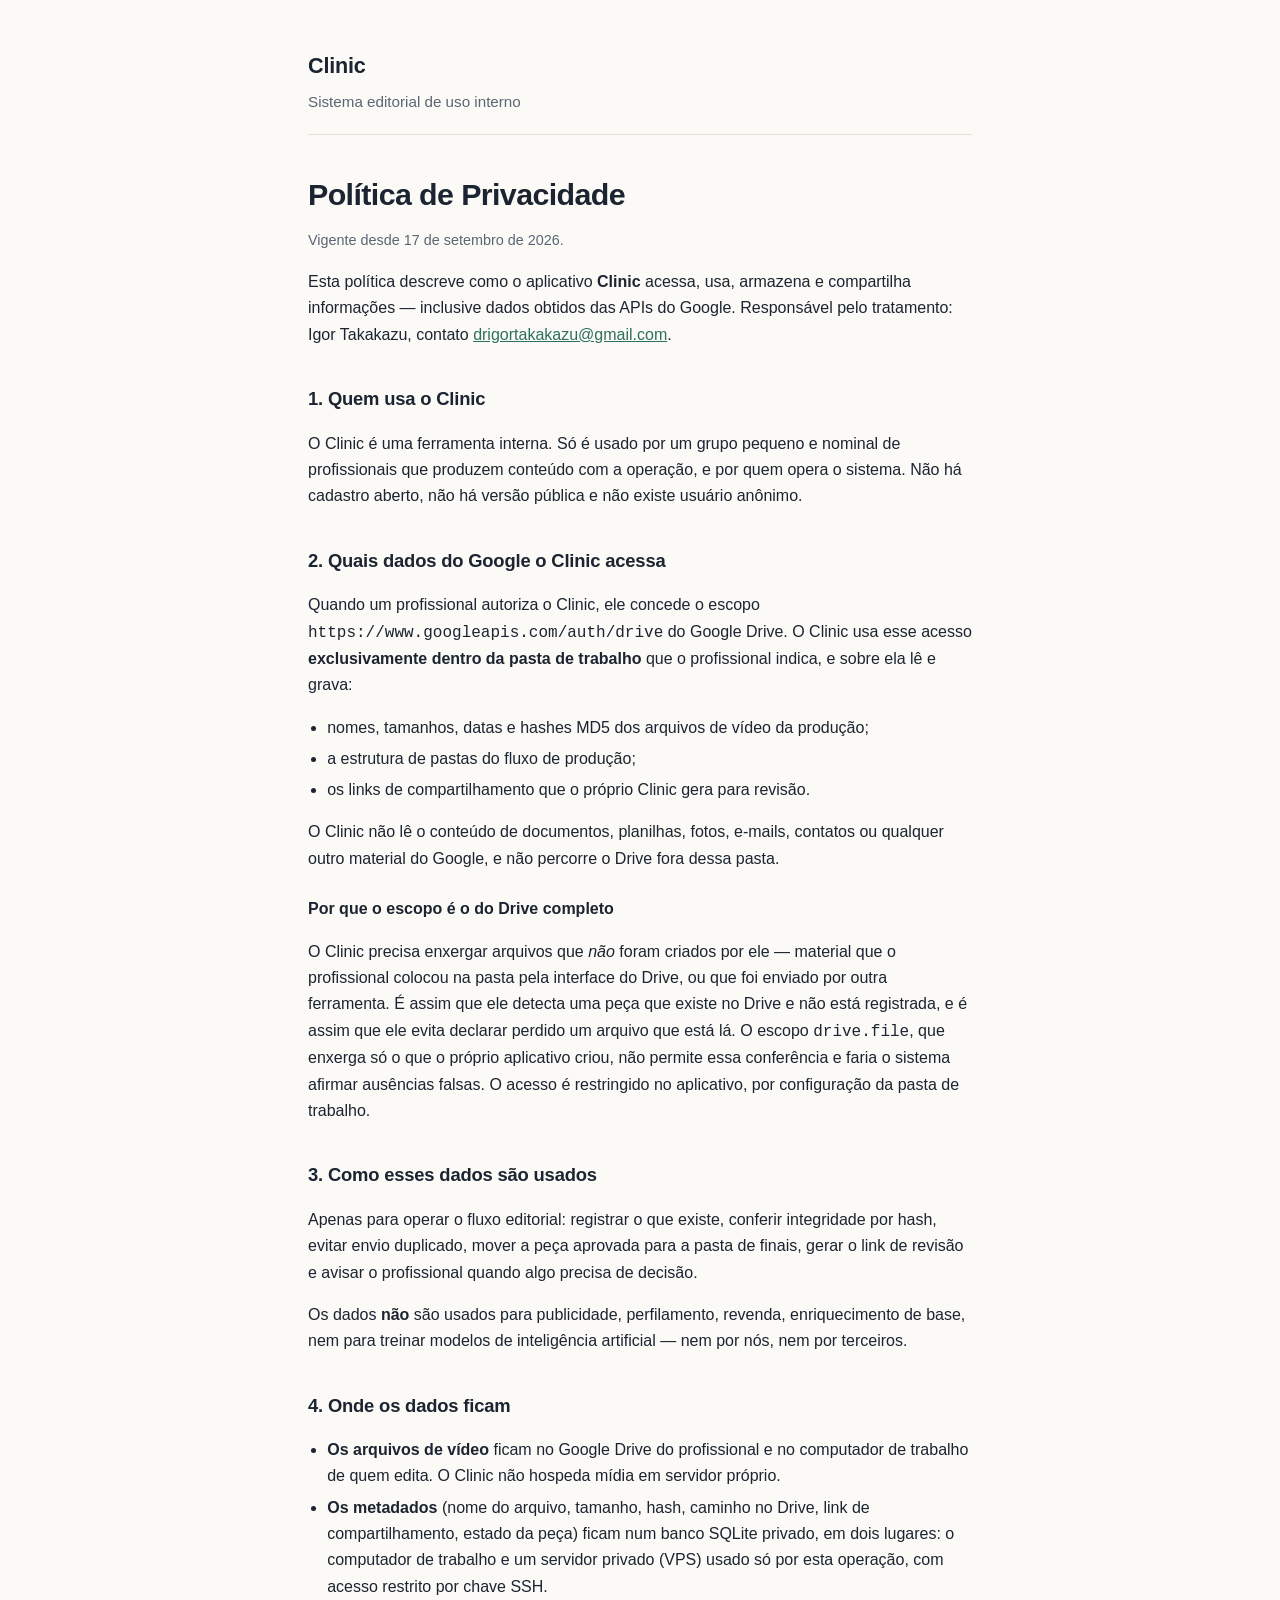
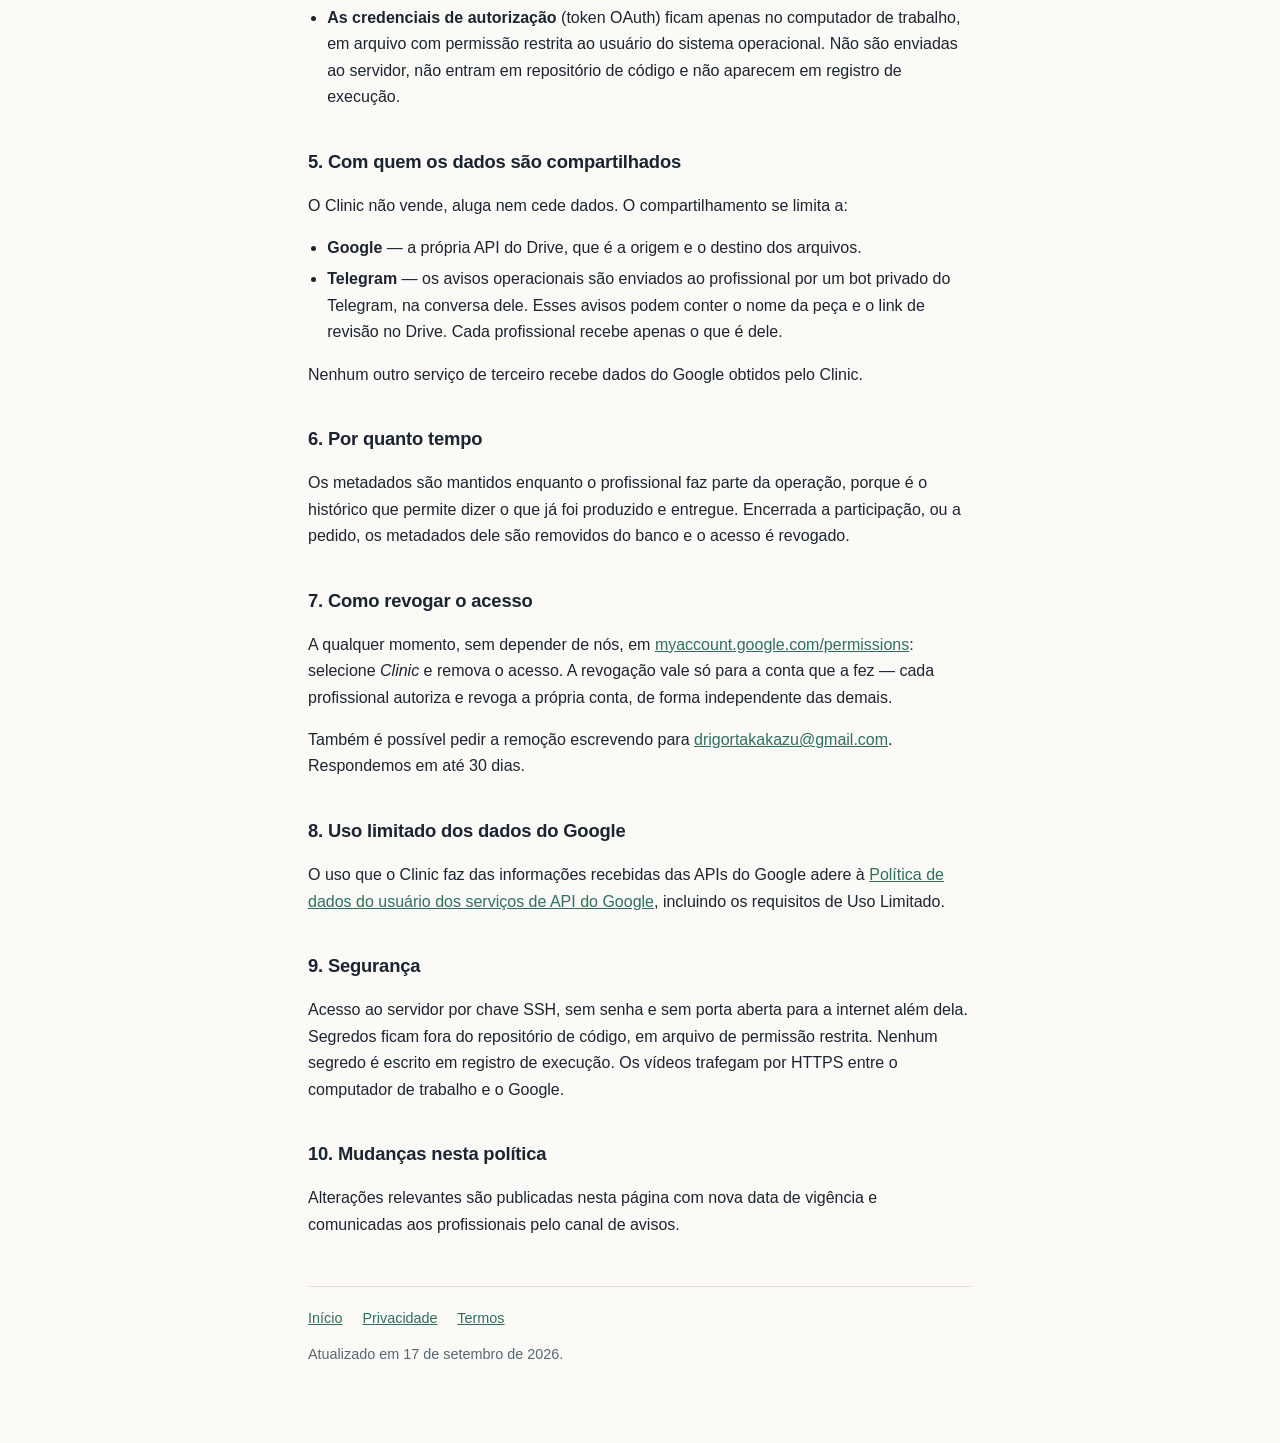
==== privacidade.html @ 16dfbbc1 "O site publico que o OAuth do Clinic exige Pagina inicial, politica de privacidade e termos em clini" ====
<!doctype html>
<html lang="pt-BR">
<head>
<meta charset="utf-8">
<meta name="viewport" content="width=device-width, initial-scale=1">
<title>Política de Privacidade — Clinic</title>
<meta name="description" content="Como o Clinic acessa, usa, armazena e compartilha dados do Google, incluindo dados do Google Drive.">
<link rel="stylesheet" href="/estilo.css">
<link rel="icon" href="data:image/svg+xml,<svg xmlns='http://www.w3.org/2000/svg' viewBox='0 0 16 16'><text y='13' font-size='13'>🩺</text></svg>">
</head>
<body>
<div class="folha">

<header class="topo">
  <p class="marca"><a href="/">Clinic</a></p>
  <p class="sub">Sistema editorial de uso interno</p>
</header>

<h1>Política de Privacidade</h1>
<p class="nota">Vigente desde 17 de setembro de 2026.</p>

<p>Esta política descreve como o aplicativo <strong>Clinic</strong> acessa, usa, armazena e
compartilha informações — inclusive dados obtidos das APIs do Google. Responsável pelo
tratamento: Igor Takakazu, contato
<a href="mailto:drigortakakazu@gmail.com">drigortakakazu@gmail.com</a>.</p>

<h2>1. Quem usa o Clinic</h2>
<p>O Clinic é uma ferramenta interna. Só é usado por um grupo pequeno e nominal de
profissionais que produzem conteúdo com a operação, e por quem opera o sistema. Não há
cadastro aberto, não há versão pública e não existe usuário anônimo.</p>

<h2>2. Quais dados do Google o Clinic acessa</h2>
<p>Quando um profissional autoriza o Clinic, ele concede o escopo
<code>https://www.googleapis.com/auth/drive</code> do Google Drive. O Clinic usa esse
acesso <strong>exclusivamente dentro da pasta de trabalho</strong> que o profissional
indica, e sobre ela lê e grava:</p>
<ul>
  <li>nomes, tamanhos, datas e hashes MD5 dos arquivos de vídeo da produção;</li>
  <li>a estrutura de pastas do fluxo de produção;</li>
  <li>os links de compartilhamento que o próprio Clinic gera para revisão.</li>
</ul>
<p>O Clinic não lê o conteúdo de documentos, planilhas, fotos, e-mails, contatos ou
qualquer outro material do Google, e não percorre o Drive fora dessa pasta.</p>

<h3>Por que o escopo é o do Drive completo</h3>
<p>O Clinic precisa enxergar arquivos que <em>não</em> foram criados por ele — material que
o profissional colocou na pasta pela interface do Drive, ou que foi enviado por outra
ferramenta. É assim que ele detecta uma peça que existe no Drive e não está registrada, e
é assim que ele evita declarar perdido um arquivo que está lá. O escopo
<code>drive.file</code>, que enxerga só o que o próprio aplicativo criou, não permite essa
conferência e faria o sistema afirmar ausências falsas. O acesso é restringido no
aplicativo, por configuração da pasta de trabalho.</p>

<h2>3. Como esses dados são usados</h2>
<p>Apenas para operar o fluxo editorial: registrar o que existe, conferir integridade por
hash, evitar envio duplicado, mover a peça aprovada para a pasta de finais, gerar o link de
revisão e avisar o profissional quando algo precisa de decisão.</p>
<p>Os dados <strong>não</strong> são usados para publicidade, perfilamento, revenda,
enriquecimento de base, nem para treinar modelos de inteligência artificial — nem por nós,
nem por terceiros.</p>

<h2>4. Onde os dados ficam</h2>
<ul>
  <li><strong>Os arquivos de vídeo</strong> ficam no Google Drive do profissional e no
  computador de trabalho de quem edita. O Clinic não hospeda mídia em servidor próprio.</li>
  <li><strong>Os metadados</strong> (nome do arquivo, tamanho, hash, caminho no Drive,
  link de compartilhamento, estado da peça) ficam num banco SQLite privado, em dois
  lugares: o computador de trabalho e um servidor privado (VPS) usado só por esta
  operação, com acesso restrito por chave SSH.</li>
  <li><strong>As credenciais de autorização</strong> (token OAuth) ficam apenas no
  computador de trabalho, em arquivo com permissão restrita ao usuário do sistema
  operacional. Não são enviadas ao servidor, não entram em repositório de código e não
  aparecem em registro de execução.</li>
</ul>

<h2>5. Com quem os dados são compartilhados</h2>
<p>O Clinic não vende, aluga nem cede dados. O compartilhamento se limita a:</p>
<ul>
  <li><strong>Google</strong> — a própria API do Drive, que é a origem e o destino dos
  arquivos.</li>
  <li><strong>Telegram</strong> — os avisos operacionais são enviados ao profissional por
  um bot privado do Telegram, na conversa dele. Esses avisos podem conter o nome da peça e
  o link de revisão no Drive. Cada profissional recebe apenas o que é dele.</li>
</ul>
<p>Nenhum outro serviço de terceiro recebe dados do Google obtidos pelo Clinic.</p>

<h2>6. Por quanto tempo</h2>
<p>Os metadados são mantidos enquanto o profissional faz parte da operação, porque é o
histórico que permite dizer o que já foi produzido e entregue. Encerrada a participação,
ou a pedido, os metadados dele são removidos do banco e o acesso é revogado.</p>

<h2>7. Como revogar o acesso</h2>
<p>A qualquer momento, sem depender de nós, em
<a href="https://myaccount.google.com/permissions">myaccount.google.com/permissions</a>:
selecione <em>Clinic</em> e remova o acesso. A revogação vale só para a conta que a fez —
cada profissional autoriza e revoga a própria conta, de forma independente das demais.</p>
<p>Também é possível pedir a remoção escrevendo para
<a href="mailto:drigortakakazu@gmail.com">drigortakakazu@gmail.com</a>. Respondemos em até
30 dias.</p>

<h2>8. Uso limitado dos dados do Google</h2>
<p>O uso que o Clinic faz das informações recebidas das APIs do Google adere à
<a href="https://developers.google.com/terms/api-services-user-data-policy">Política de
dados do usuário dos serviços de API do Google</a>, incluindo os requisitos de Uso
Limitado.</p>

<h2>9. Segurança</h2>
<p>Acesso ao servidor por chave SSH, sem senha e sem porta aberta para a internet além
dela. Segredos ficam fora do repositório de código, em arquivo de permissão restrita.
Nenhum segredo é escrito em registro de execução. Os vídeos trafegam por HTTPS entre o
computador de trabalho e o Google.</p>

<h2>10. Mudanças nesta política</h2>
<p>Alterações relevantes são publicadas nesta página com nova data de vigência e
comunicadas aos profissionais pelo canal de avisos.</p>

<footer>
  <a href="/">Início</a>
  <a href="/privacidade.html">Privacidade</a>
  <a href="/termos.html">Termos</a>
  <p class="nota" style="margin-top:.75rem">Atualizado em 17 de setembro de 2026.</p>
</footer>

</div>
</body>
</html>
---- estilo.css ----
:root{
  --tinta:#1b2430; --tinta-fraca:#5a6672; --papel:#fbfaf7; --linha:#e3e0d8;
  --destaque:#2f6f5e;
}
*{box-sizing:border-box}
html{-webkit-text-size-adjust:100%}
body{
  margin:0; background:var(--papel); color:var(--tinta);
  font:16px/1.65 -apple-system,BlinkMacSystemFont,"Segoe UI",Roboto,Helvetica,Arial,sans-serif;
}
.folha{max-width:44rem; margin:0 auto; padding:3rem 1.25rem 4rem}
header.topo{border-bottom:1px solid var(--linha); margin-bottom:2.5rem; padding-bottom:1.25rem}
.marca{font-size:1.35rem; font-weight:600; letter-spacing:-.01em; margin:0}
.marca a{color:inherit; text-decoration:none}
.sub{color:var(--tinta-fraca); margin:.35rem 0 0; font-size:.95rem}
h1{font-size:1.9rem; line-height:1.25; letter-spacing:-.02em; margin:0 0 1rem}
h2{font-size:1.15rem; margin:2.25rem 0 .6rem; letter-spacing:-.01em}
h3{font-size:1rem; margin:1.5rem 0 .4rem}
p,li{color:var(--tinta)}
ul{padding-left:1.2rem}
li{margin:.3rem 0}
a{color:var(--destaque)}
.nota{color:var(--tinta-fraca); font-size:.9rem}
.caixa{border:1px solid var(--linha); border-radius:10px; padding:1rem 1.15rem; background:#fff; margin:1.5rem 0}
footer{border-top:1px solid var(--linha); margin-top:3rem; padding-top:1.25rem; font-size:.9rem; color:var(--tinta-fraca)}
footer a{margin-right:1rem}
@media (prefers-color-scheme:dark){
  :root{--tinta:#e8e6e1; --tinta-fraca:#9aa3ac; --papel:#14181d; --linha:#2b3239; --destaque:#6fc2ab}
  .caixa{background:#1a1f25}
}
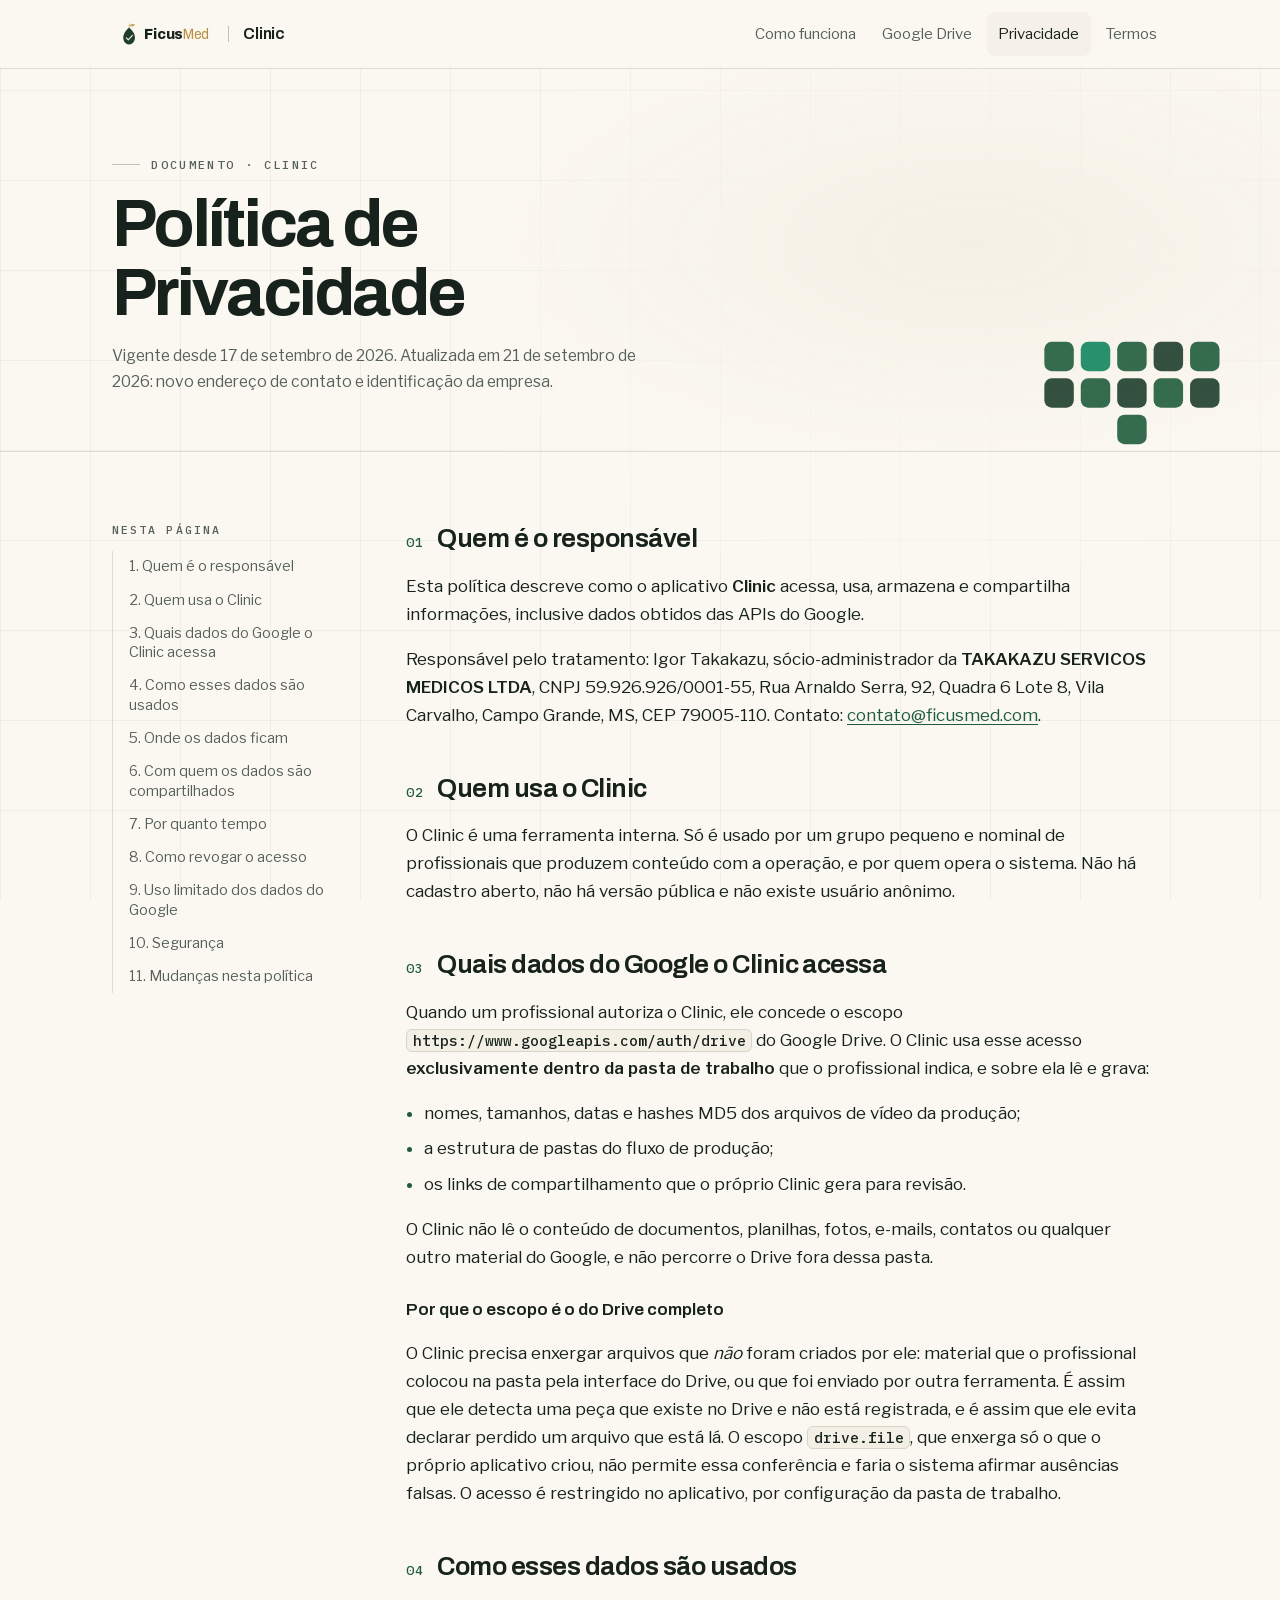
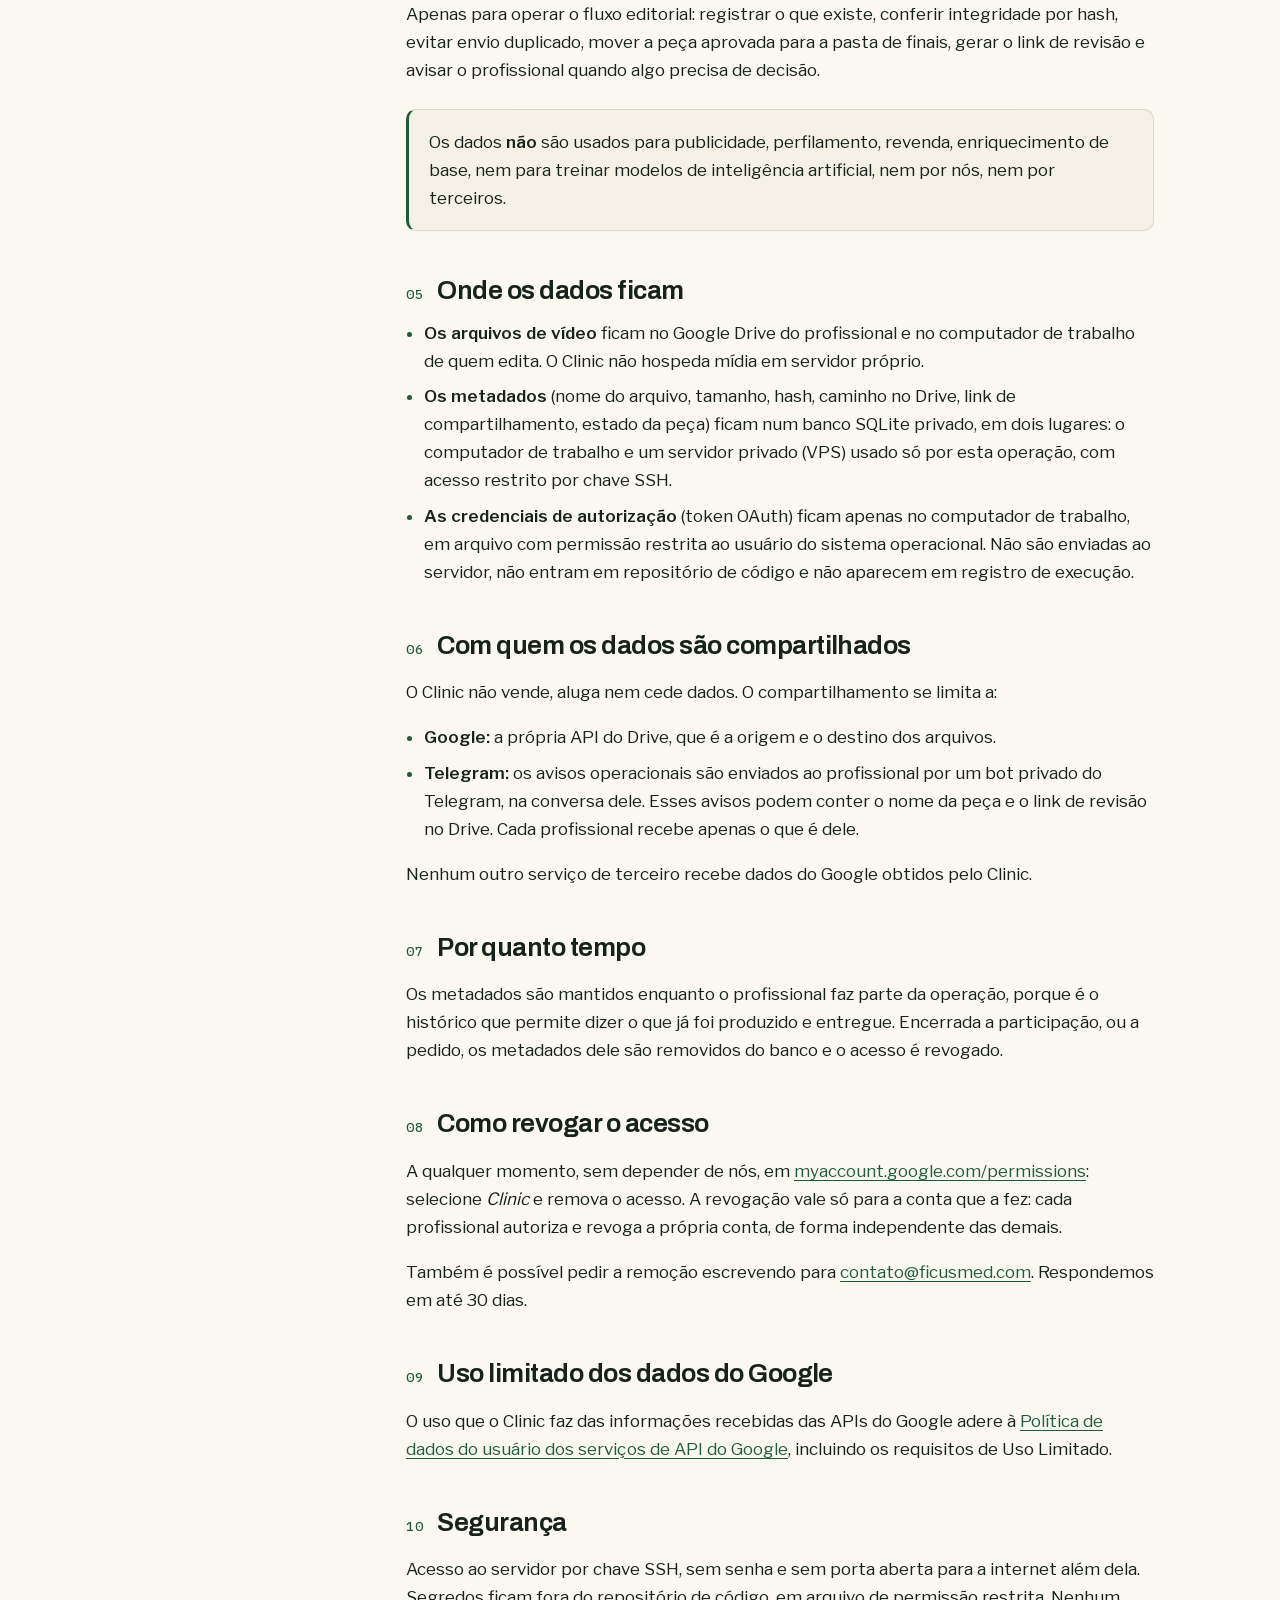
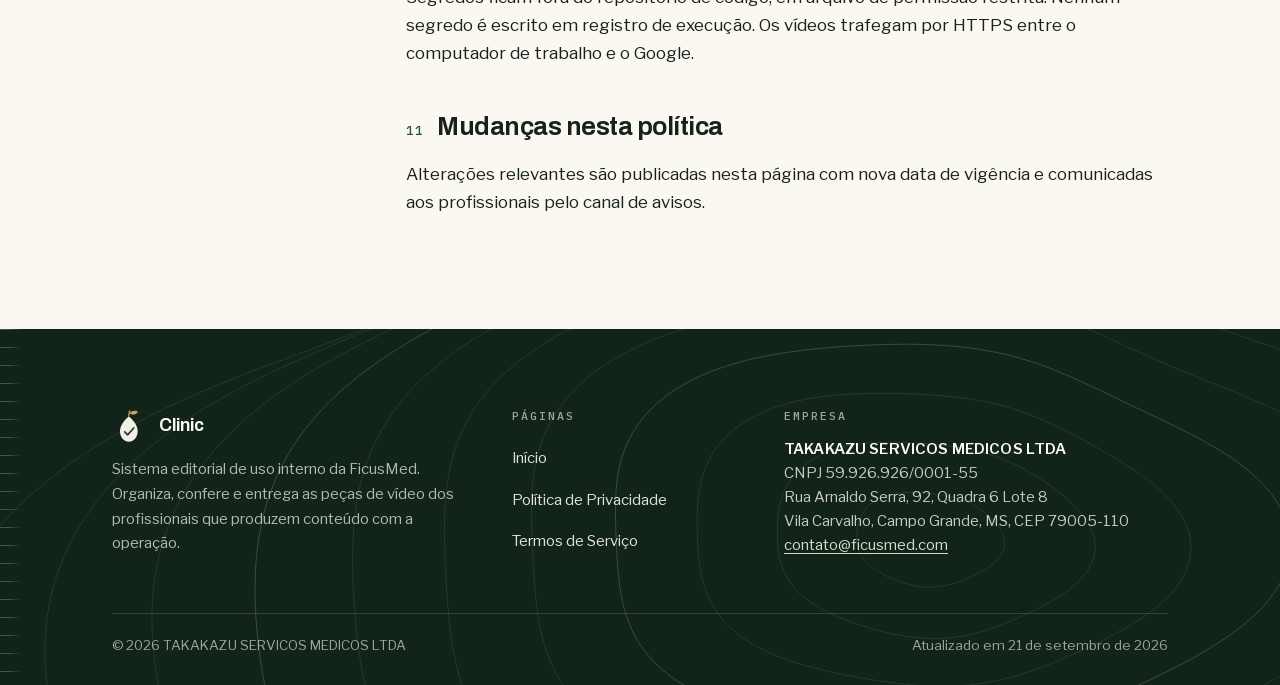
==== commit f00964f2: "O site do Clinic ganha o padrão FicusMed, e o contato passa a ser institucional contato@ficusmed.com" ====
--- a/privacidade.html
+++ b/privacidade.html
@@ -3,33 +3,76 @@
 <head>
 <meta charset="utf-8">
 <meta name="viewport" content="width=device-width, initial-scale=1">
-<title>Política de Privacidade — Clinic</title>
+<title>Política de Privacidade · Clinic</title>
 <meta name="description" content="Como o Clinic acessa, usa, armazena e compartilha dados do Google, incluindo dados do Google Drive.">
+<meta name="theme-color" content="#FBF8F1" media="(prefers-color-scheme: light)">
+<meta name="theme-color" content="#12241A" media="(prefers-color-scheme: dark)">
+<link rel="icon" href="/img/figo.svg" type="image/svg+xml">
+<link rel="preload" href="/fontes/archivo-var.woff2" as="font" type="font/woff2" crossorigin>
+<link rel="preload" href="/fontes/libre-franklin-var.woff2" as="font" type="font/woff2" crossorigin>
 <link rel="stylesheet" href="/estilo.css">
-<link rel="icon" href="data:image/svg+xml,<svg xmlns='http://www.w3.org/2000/svg' viewBox='0 0 16 16'><text y='13' font-size='13'>🩺</text></svg>">
 </head>
 <body>
-<div class="folha">
-
+<a class="pula" href="#conteudo">Ir para o conteúdo</a>
 <header class="topo">
-  <p class="marca"><a href="/">Clinic</a></p>
-  <p class="sub">Sistema editorial de uso interno</p>
+  <div class="dentro">
+    <a class="lockup" href="/" aria-label="Clinic, sistema editorial da FicusMed. Página inicial">
+      <picture>
+        <source srcset="/img/ficusmed-horizontal-dark.svg" media="(prefers-color-scheme: dark)">
+        <img src="/img/ficusmed-horizontal-light.svg" alt="FicusMed" width="103" height="30">
+      </picture>
+      <span class="produto">Clinic</span>
+    </a>
+    <nav class="menu" aria-label="Principal">
+      <a class="ancora" href="/#como-funciona">Como funciona</a>
+      <a class="ancora" href="/#google-drive">Google Drive</a>
+      <a href="/privacidade.html" aria-current="page">Privacidade</a>
+      <a href="/termos.html">Termos</a>
+    </nav>
+  </div>
 </header>
 
-<h1>Política de Privacidade</h1>
-<p class="nota">Vigente desde 17 de setembro de 2026.</p>
+<main id="conteudo">
+<header class="cabeca-doc">
+  <div class="dentro">
+    <p class="kicker">Documento · Clinic</p>
+    <h1>Política de Privacidade</h1>
+    <p class="vigencia">Vigente desde 17 de setembro de 2026. Atualizada em 21 de setembro de 2026: novo endereço de contato e identificação da empresa.</p>
+  </div>
+  <svg class="figo-fragmento" viewBox="50 144 112 44" aria-hidden="true" focusable="false"><rect class="cel c2" x="94.5" y="173" width="11" height="11" rx="2.75"/><rect class="cel c1" x="67.3" y="159.4" width="11" height="11" rx="2.75"/><rect class="cel c2" x="80.9" y="159.4" width="11" height="11" rx="2.75"/><rect class="cel c1" x="94.5" y="159.4" width="11" height="11" rx="2.75"/><rect class="cel c2" x="108.1" y="159.4" width="11" height="11" rx="2.75"/><rect class="cel c1" x="121.7" y="159.4" width="11" height="11" rx="2.75"/><rect class="cel c2" x="67.3" y="145.8" width="11" height="11" rx="2.75"/><rect class="cel c3" x="80.9" y="145.8" width="11" height="11" rx="2.75"/><rect class="cel c2" x="94.5" y="145.8" width="11" height="11" rx="2.75"/><rect class="cel c1" x="108.1" y="145.8" width="11" height="11" rx="2.75"/><rect class="cel c2" x="121.7" y="145.8" width="11" height="11" rx="2.75"/></svg>
+</header>
+<div class="dentro doc-grade">
+  <nav class="indice" aria-labelledby="t-indice">
+    <p id="t-indice">Nesta página</p>
+    <ol>
+<li><a href="#responsavel">1. Quem é o responsável</a></li>
+<li><a href="#quem-usa">2. Quem usa o Clinic</a></li>
+<li><a href="#dados">3. Quais dados do Google o Clinic acessa</a></li>
+<li><a href="#uso">4. Como esses dados são usados</a></li>
+<li><a href="#onde">5. Onde os dados ficam</a></li>
+<li><a href="#compartilhamento">6. Com quem os dados são compartilhados</a></li>
+<li><a href="#prazo">7. Por quanto tempo</a></li>
+<li><a href="#revogar">8. Como revogar o acesso</a></li>
+<li><a href="#uso-limitado">9. Uso limitado dos dados do Google</a></li>
+<li><a href="#seguranca">10. Segurança</a></li>
+<li><a href="#mudancas">11. Mudanças nesta política</a></li>
+    </ol>
+  </nav>
+  <article class="texto-longo">
+<h2 id="responsavel"><span class="n">01</span>Quem é o responsável</h2>
 
 <p>Esta política descreve como o aplicativo <strong>Clinic</strong> acessa, usa, armazena e
-compartilha informações — inclusive dados obtidos das APIs do Google. Responsável pelo
-tratamento: Igor Takakazu, contato
-<a href="mailto:drigortakakazu@gmail.com">drigortakakazu@gmail.com</a>.</p>
+compartilha informações, inclusive dados obtidos das APIs do Google.</p>
+<p>Responsável pelo tratamento: Igor Takakazu, sócio-administrador da <strong>TAKAKAZU SERVICOS MEDICOS LTDA</strong>,
+CNPJ 59.926.926/0001-55, Rua Arnaldo Serra, 92, Quadra 6 Lote 8, Vila Carvalho, Campo Grande, MS, CEP 79005-110. Contato:
+<a href="mailto:contato@ficusmed.com">contato@ficusmed.com</a>.</p>
+<h2 id="quem-usa"><span class="n">02</span>Quem usa o Clinic</h2>
 
-<h2>1. Quem usa o Clinic</h2>
 <p>O Clinic é uma ferramenta interna. Só é usado por um grupo pequeno e nominal de
 profissionais que produzem conteúdo com a operação, e por quem opera o sistema. Não há
 cadastro aberto, não há versão pública e não existe usuário anônimo.</p>
+<h2 id="dados"><span class="n">03</span>Quais dados do Google o Clinic acessa</h2>
 
-<h2>2. Quais dados do Google o Clinic acessa</h2>
 <p>Quando um profissional autoriza o Clinic, ele concede o escopo
 <code>https://www.googleapis.com/auth/drive</code> do Google Drive. O Clinic usa esse
 acesso <strong>exclusivamente dentro da pasta de trabalho</strong> que o profissional
@@ -41,25 +84,24 @@
 </ul>
 <p>O Clinic não lê o conteúdo de documentos, planilhas, fotos, e-mails, contatos ou
 qualquer outro material do Google, e não percorre o Drive fora dessa pasta.</p>
-
 <h3>Por que o escopo é o do Drive completo</h3>
-<p>O Clinic precisa enxergar arquivos que <em>não</em> foram criados por ele — material que
+<p>O Clinic precisa enxergar arquivos que <em>não</em> foram criados por ele: material que
 o profissional colocou na pasta pela interface do Drive, ou que foi enviado por outra
 ferramenta. É assim que ele detecta uma peça que existe no Drive e não está registrada, e
 é assim que ele evita declarar perdido um arquivo que está lá. O escopo
 <code>drive.file</code>, que enxerga só o que o próprio aplicativo criou, não permite essa
 conferência e faria o sistema afirmar ausências falsas. O acesso é restringido no
 aplicativo, por configuração da pasta de trabalho.</p>
+<h2 id="uso"><span class="n">04</span>Como esses dados são usados</h2>
 
-<h2>3. Como esses dados são usados</h2>
 <p>Apenas para operar o fluxo editorial: registrar o que existe, conferir integridade por
 hash, evitar envio duplicado, mover a peça aprovada para a pasta de finais, gerar o link de
 revisão e avisar o profissional quando algo precisa de decisão.</p>
-<p>Os dados <strong>não</strong> são usados para publicidade, perfilamento, revenda,
-enriquecimento de base, nem para treinar modelos de inteligência artificial — nem por nós,
-nem por terceiros.</p>
+<div class="destaque"><p>Os dados <strong>não</strong> são usados para publicidade,
+perfilamento, revenda, enriquecimento de base, nem para treinar modelos de inteligência
+artificial, nem por nós, nem por terceiros.</p></div>
+<h2 id="onde"><span class="n">05</span>Onde os dados ficam</h2>
 
-<h2>4. Onde os dados ficam</h2>
 <ul>
   <li><strong>Os arquivos de vídeo</strong> ficam no Google Drive do profissional e no
   computador de trabalho de quem edita. O Clinic não hospeda mídia em servidor próprio.</li>
@@ -72,55 +114,81 @@
   operacional. Não são enviadas ao servidor, não entram em repositório de código e não
   aparecem em registro de execução.</li>
 </ul>
+<h2 id="compartilhamento"><span class="n">06</span>Com quem os dados são compartilhados</h2>
 
-<h2>5. Com quem os dados são compartilhados</h2>
 <p>O Clinic não vende, aluga nem cede dados. O compartilhamento se limita a:</p>
 <ul>
-  <li><strong>Google</strong> — a própria API do Drive, que é a origem e o destino dos
+  <li><strong>Google:</strong> a própria API do Drive, que é a origem e o destino dos
   arquivos.</li>
-  <li><strong>Telegram</strong> — os avisos operacionais são enviados ao profissional por
+  <li><strong>Telegram:</strong> os avisos operacionais são enviados ao profissional por
   um bot privado do Telegram, na conversa dele. Esses avisos podem conter o nome da peça e
   o link de revisão no Drive. Cada profissional recebe apenas o que é dele.</li>
 </ul>
 <p>Nenhum outro serviço de terceiro recebe dados do Google obtidos pelo Clinic.</p>
+<h2 id="prazo"><span class="n">07</span>Por quanto tempo</h2>
 
-<h2>6. Por quanto tempo</h2>
 <p>Os metadados são mantidos enquanto o profissional faz parte da operação, porque é o
 histórico que permite dizer o que já foi produzido e entregue. Encerrada a participação,
 ou a pedido, os metadados dele são removidos do banco e o acesso é revogado.</p>
+<h2 id="revogar"><span class="n">08</span>Como revogar o acesso</h2>
 
-<h2>7. Como revogar o acesso</h2>
 <p>A qualquer momento, sem depender de nós, em
 <a href="https://myaccount.google.com/permissions">myaccount.google.com/permissions</a>:
-selecione <em>Clinic</em> e remova o acesso. A revogação vale só para a conta que a fez —
+selecione <em>Clinic</em> e remova o acesso. A revogação vale só para a conta que a fez:
 cada profissional autoriza e revoga a própria conta, de forma independente das demais.</p>
 <p>Também é possível pedir a remoção escrevendo para
-<a href="mailto:drigortakakazu@gmail.com">drigortakakazu@gmail.com</a>. Respondemos em até
-30 dias.</p>
+<a href="mailto:contato@ficusmed.com">contato@ficusmed.com</a>. Respondemos em até 30 dias.</p>
+<h2 id="uso-limitado"><span class="n">09</span>Uso limitado dos dados do Google</h2>
 
-<h2>8. Uso limitado dos dados do Google</h2>
 <p>O uso que o Clinic faz das informações recebidas das APIs do Google adere à
 <a href="https://developers.google.com/terms/api-services-user-data-policy">Política de
 dados do usuário dos serviços de API do Google</a>, incluindo os requisitos de Uso
 Limitado.</p>
+<h2 id="seguranca"><span class="n">10</span>Segurança</h2>
 
-<h2>9. Segurança</h2>
 <p>Acesso ao servidor por chave SSH, sem senha e sem porta aberta para a internet além
 dela. Segredos ficam fora do repositório de código, em arquivo de permissão restrita.
 Nenhum segredo é escrito em registro de execução. Os vídeos trafegam por HTTPS entre o
 computador de trabalho e o Google.</p>
+<h2 id="mudancas"><span class="n">11</span>Mudanças nesta política</h2>
 
-<h2>10. Mudanças nesta política</h2>
 <p>Alterações relevantes são publicadas nesta página com nova data de vigência e
 comunicadas aos profissionais pelo canal de avisos.</p>
-
-<footer>
-  <a href="/">Início</a>
-  <a href="/privacidade.html">Privacidade</a>
-  <a href="/termos.html">Termos</a>
-  <p class="nota" style="margin-top:.75rem">Atualizado em 17 de setembro de 2026.</p>
+  </article>
+</div>
+</main>
+<footer class="rodape faixa">
+  <div class="dentro">
+    <div class="grade">
+      <div>
+        <div class="marca-rodape"><img src="/img/figo-escuro.svg" alt="" width="34" height="34"><span>Clinic</span></div>
+        <p>Sistema editorial de uso interno da FicusMed. Organiza, confere e entrega as peças
+        de vídeo dos profissionais que produzem conteúdo com a operação.</p>
+      </div>
+      <nav aria-labelledby="rodape-paginas">
+        <h2 id="rodape-paginas">Páginas</h2>
+        <ul>
+          <li><a href="/">Início</a></li>
+          <li><a href="/privacidade.html">Política de Privacidade</a></li>
+          <li><a href="/termos.html">Termos de Serviço</a></li>
+        </ul>
+      </nav>
+      <div>
+        <h2>Empresa</h2>
+        <address>
+          <strong>TAKAKAZU SERVICOS MEDICOS LTDA</strong>
+          CNPJ 59.926.926/0001-55<br>
+          Rua Arnaldo Serra, 92, Quadra 6 Lote 8<br>
+          Vila Carvalho, Campo Grande, MS, CEP 79005-110<br>
+          <a href="mailto:contato@ficusmed.com">contato@ficusmed.com</a>
+        </address>
+      </div>
+    </div>
+    <div class="base">
+      <span>© 2026 TAKAKAZU SERVICOS MEDICOS LTDA</span>
+      <span>Atualizado em 21 de setembro de 2026</span>
+    </div>
+  </div>
 </footer>
-
-</div>
 </body>
 </html>
--- a/estilo.css
+++ b/estilo.css
@@ -1,30 +1,298 @@
+/* clinic.ficusmed.com
+   A régua é o guia de design da FicusMed (marca/design-guide.md): paleta oficial,
+   Archivo nos títulos, Libre Franklin no corpo, Newsreader na abertura, IBM Plex Mono
+   nas microetiquetas. O ouro entra num ponto só: o módulo que chega no figo. */
+
+@font-face{font-family:"Archivo";src:url(/fontes/archivo-var.woff2) format("woff2");
+  font-weight:100 900;font-display:swap}
+@font-face{font-family:"Libre Franklin";src:url(/fontes/libre-franklin-var.woff2) format("woff2");
+  font-weight:100 900;font-display:swap}
+@font-face{font-family:"Newsreader";src:url(/fontes/newsreader-var.woff2) format("woff2");
+  font-weight:200 800;font-display:swap}
+@font-face{font-family:"IBM Plex Mono";src:url(/fontes/ibm-plex-mono-500.woff2) format("woff2");
+  font-weight:500;font-display:swap}
+
 :root{
-  --tinta:#1b2430; --tinta-fraca:#5a6672; --papel:#fbfaf7; --linha:#e3e0d8;
-  --destaque:#2f6f5e;
-}
-*{box-sizing:border-box}
-html{-webkit-text-size-adjust:100%}
+  /* paleta oficial */
+  --marfim-claro:#FBF8F1; --marfim:#F4EFE4; --salvia:#D5DFC8;
+  --figueira:#12241A; --esmeralda-profundo:#0D4A36; --verde-profundo:#1E3D2C;
+  --verde-folha:#205C3C; --esmeralda:#12855F; --ouro:#C6A560; --grafite:#16221B;
+
+  /* papéis */
+  --bg:var(--marfim-claro);
+  --ink:var(--grafite);
+  --soft:#566159;                         /* 6,09:1 sobre marfim */
+  --surface:rgba(244,239,228,.72);
+  --surface-forte:var(--marfim);
+  --line:rgba(30,61,44,.14);
+  --line-forte:rgba(30,61,44,.28);
+  --grid:rgba(30,61,44,.05);
+  --glow:rgba(244,239,228,.95);
+  --glow-fim:rgba(244,239,228,0);
+  --link:var(--verde-folha);              /* 7,45:1 */
+  --btn-bg:var(--verde-profundo); --btn-fg:var(--marfim-claro);
+  --faixa:var(--figueira);
+  --c1:var(--verde-profundo); --c2:var(--verde-folha); --c3:var(--esmeralda);
+  --vaga:rgba(30,61,44,.46); --vaga-futura:rgba(30,61,44,.35); --guia:rgba(30,61,44,.16);
+
+  --titulo:"Archivo",system-ui,sans-serif;
+  --corpo:"Libre Franklin",system-ui,sans-serif;
+  --serif:"Newsreader",Georgia,serif;
+  --mono:"IBM Plex Mono",ui-monospace,monospace;
+
+  --largura:1120px; --gutter:clamp(16px,4vw,32px); --raio:10px;
+  color-scheme:light;
+}
+
+@media (prefers-color-scheme:dark){
+  :root{
+    --bg:var(--figueira);
+    --ink:rgba(251,248,241,.92);
+    --soft:rgba(251,248,241,.70);
+    --surface:rgba(251,248,241,.045);
+    --surface-forte:rgba(251,248,241,.07);
+    --line:rgba(251,248,241,.14);
+    --line-forte:rgba(251,248,241,.28);
+    --grid:rgba(251,248,241,.035);
+    --glow:rgba(13,74,54,.62);
+    --glow-fim:rgba(13,74,54,0);
+    --link:var(--salvia);
+    --btn-bg:var(--marfim-claro); --btn-fg:var(--figueira);
+    --faixa:var(--esmeralda-profundo);
+    /* marfim em quatro luzes, o centro mais aceso */
+    --c1:rgba(251,248,241,.85); --c2:rgba(251,248,241,.70); --c3:rgba(251,248,241,.92);
+    --vaga:rgba(251,248,241,.5); --vaga-futura:rgba(251,248,241,.38); --guia:rgba(251,248,241,.2);
+    color-scheme:dark;
+  }
+}
+
+*,*::before,*::after{box-sizing:border-box}
+html{-webkit-text-size-adjust:100%;scroll-behavior:smooth;scroll-padding-top:88px}
 body{
-  margin:0; background:var(--papel); color:var(--tinta);
-  font:16px/1.65 -apple-system,BlinkMacSystemFont,"Segoe UI",Roboto,Helvetica,Arial,sans-serif;
-}
-.folha{max-width:44rem; margin:0 auto; padding:3rem 1.25rem 4rem}
-header.topo{border-bottom:1px solid var(--linha); margin-bottom:2.5rem; padding-bottom:1.25rem}
-.marca{font-size:1.35rem; font-weight:600; letter-spacing:-.01em; margin:0}
-.marca a{color:inherit; text-decoration:none}
-.sub{color:var(--tinta-fraca); margin:.35rem 0 0; font-size:.95rem}
-h1{font-size:1.9rem; line-height:1.25; letter-spacing:-.02em; margin:0 0 1rem}
-h2{font-size:1.15rem; margin:2.25rem 0 .6rem; letter-spacing:-.01em}
-h3{font-size:1rem; margin:1.5rem 0 .4rem}
-p,li{color:var(--tinta)}
-ul{padding-left:1.2rem}
-li{margin:.3rem 0}
-a{color:var(--destaque)}
-.nota{color:var(--tinta-fraca); font-size:.9rem}
-.caixa{border:1px solid var(--linha); border-radius:10px; padding:1rem 1.15rem; background:#fff; margin:1.5rem 0}
-footer{border-top:1px solid var(--linha); margin-top:3rem; padding-top:1.25rem; font-size:.9rem; color:var(--tinta-fraca)}
-footer a{margin-right:1rem}
-@media (prefers-color-scheme:dark){
-  :root{--tinta:#e8e6e1; --tinta-fraca:#9aa3ac; --papel:#14181d; --linha:#2b3239; --destaque:#6fc2ab}
-  .caixa{background:#1a1f25}
-}
+  margin:0;min-height:100vh;display:flex;flex-direction:column;
+  background-color:var(--bg);
+  color:var(--ink);font:400 17px/1.65 var(--corpo);
+  -webkit-font-smoothing:antialiased;text-rendering:optimizeLegibility;
+}
+/* Grade-guia de 90px, com máscara radial: some na clareira do figo e volta nas bordas.
+   O preto da máscara não é cor; em mask-image só o canal alfa conta. */
+body::before{
+  content:"";position:fixed;inset:0;z-index:-1;pointer-events:none;
+  background-image:linear-gradient(var(--grid) 1px,transparent 1px),
+    linear-gradient(90deg,var(--grid) 1px,transparent 1px);
+  background-size:90px 90px;
+  -webkit-mask-image:radial-gradient(46% 44% at 72% 34%,transparent 0%,rgba(0,0,0,.55) 58%,#000 88%);
+  mask-image:radial-gradient(46% 44% at 72% 34%,transparent 0%,rgba(0,0,0,.55) 58%,#000 88%);
+}
+@media (max-width:899px){
+  body::before{
+    -webkit-mask-image:radial-gradient(60% 26% at 50% 30%,transparent 0%,rgba(0,0,0,.55) 58%,#000 88%);
+    mask-image:radial-gradient(60% 26% at 50% 30%,transparent 0%,rgba(0,0,0,.55) 58%,#000 88%)}
+}
+
+a{color:var(--link);text-underline-offset:.18em;text-decoration-thickness:1px}
+a:hover{text-decoration-thickness:2px}
+:focus-visible{outline:2px solid var(--link);outline-offset:3px;border-radius:4px}
+img,svg{display:block;max-width:100%}
+strong{font-weight:600}
+code{font:500 .86em/1.4 var(--mono);background:var(--surface-forte);border:1px solid var(--line);
+  border-radius:6px;padding:.08em .38em;word-break:break-word}
+
+.pula{position:absolute;left:-999px;top:.5rem;z-index:50;background:var(--bg);color:var(--ink);
+  padding:.6rem .9rem;border-radius:8px;border:1px solid var(--line-forte)}
+.pula:focus{left:var(--gutter)}
+.dentro{width:100%;max-width:var(--largura);margin:0 auto;padding:0 var(--gutter)}
+
+/* ---------- cabeçalho ---------- */
+.topo{position:sticky;top:0;z-index:20;border-bottom:1px solid var(--line);
+  background:color-mix(in srgb,var(--bg) 82%,transparent);
+  -webkit-backdrop-filter:saturate(1.2) blur(12px);backdrop-filter:saturate(1.2) blur(12px)}
+.topo .dentro{display:flex;align-items:center;justify-content:space-between;gap:1rem;min-height:68px}
+.lockup{display:flex;align-items:center;gap:.85rem;text-decoration:none;color:var(--ink)}
+.lockup img{height:30px;width:auto}
+.lockup .produto{font:600 1.02rem/1 var(--titulo);letter-spacing:-.01em;padding-left:.85rem;
+  border-left:1px solid var(--line-forte)}
+.menu{display:flex;gap:.25rem;align-items:center}
+.menu a{color:var(--soft);text-decoration:none;font-size:.94rem;padding:.55rem .7rem;border-radius:8px;
+  min-height:44px;display:inline-flex;align-items:center}
+.menu a:hover,.menu a[aria-current=page]{color:var(--ink);background:var(--surface)}
+.menu .ancora{display:none}
+@media (min-width:900px){.menu .ancora{display:inline-flex}}
+@media (max-width:480px){
+  .topo .dentro{gap:.5rem}
+  .lockup{gap:.6rem}.lockup img{height:28px}
+  .lockup .produto{font-size:.98rem;padding-left:.6rem}
+  .menu a{font-size:.88rem;padding:.5rem .45rem}
+  .kicker{letter-spacing:.14em}
+}
+
+/* ---------- microetiquetas ---------- */
+.kicker{font:500 .74rem/1.3 var(--mono);letter-spacing:.2em;text-transform:uppercase;color:var(--soft);
+  margin:0 0 1.1rem;display:flex;align-items:center;gap:.7rem}
+.kicker::before{content:"";width:28px;height:1px;background:var(--line-forte)}
+.fig{font:500 .7rem/1 var(--mono);letter-spacing:.18em;color:var(--soft);opacity:.8}
+
+/* ---------- abertura ---------- */
+.abertura{position:relative;padding:clamp(40px,8vw,104px) 0 clamp(24px,4vw,48px)}
+/* O brilho mora na abertura, e não no body: preso ao body ele se media pela altura da
+   página inteira e caía atrás da seção seguinte, longe do figo. */
+.abertura,.cabeca-doc{isolation:isolate}
+.abertura::after,.cabeca-doc::after{content:"";position:absolute;inset:0;z-index:-1;pointer-events:none;
+  background:radial-gradient(52% 78% at 76% 46%,var(--glow) 0%,var(--glow-fim) 72%)}
+@media (max-width:899px){.abertura::after{background:radial-gradient(90% 34% at 50% 78%,var(--glow) 0%,var(--glow-fim) 72%)}}
+.abertura .dentro{display:grid;gap:clamp(28px,5vw,64px);align-items:center}
+@media (min-width:900px){.abertura .dentro{grid-template-columns:1.12fr .88fr}}
+.abertura h1{font:700 clamp(3.4rem,11vw,6.6rem)/.95 var(--titulo);letter-spacing:-.045em;margin:0 0 1.4rem}
+.abertura .lede{font:400 clamp(1.3rem,2.6vw,1.72rem)/1.34 var(--serif);font-variation-settings:"opsz" 36;
+  letter-spacing:-.005em;margin:0 0 1.2rem;max-width:30ch;color:var(--ink)}
+.abertura .texto{color:var(--soft);max-width:58ch;margin:0 0 1.8rem}
+.selos{list-style:none;padding:0;margin:0 0 2rem;display:flex;flex-wrap:wrap;gap:.5rem}
+.selos li{font:500 .72rem/1 var(--mono);letter-spacing:.12em;text-transform:uppercase;color:var(--soft);
+  border:1px solid var(--line-forte);border-radius:999px;padding:.55rem .8rem;background:var(--surface)}
+.acoes{display:flex;flex-wrap:wrap;gap:.75rem}
+.botao{display:inline-flex;align-items:center;gap:.55rem;min-height:48px;padding:0 1.25rem;border-radius:var(--raio);
+  font:600 .98rem/1 var(--corpo);text-decoration:none;border:1px solid var(--btn-bg);
+  background:var(--btn-bg);color:var(--btn-fg);transition:transform .18s ease,box-shadow .18s ease}
+.botao:hover{transform:translateY(-1px);box-shadow:0 8px 24px -12px rgba(18,36,26,.45)}
+.botao.contorno{background:transparent;color:var(--ink);border-color:var(--line-forte)}
+.botao.contorno:hover{background:var(--surface)}
+.botao svg{width:16px;height:16px}
+
+.palco{position:relative;justify-self:center;width:min(100%,500px)}
+@media (max-width:899px){.palco{width:min(100%,380px)}}
+.palco .fig{position:absolute;right:0;bottom:-6px}
+.figo-construcao{width:100%;height:auto;overflow:visible}
+.figo-construcao .guia{fill:none;stroke:var(--guia);stroke-width:.35;stroke-dasharray:2.6 2.2}
+.figo-construcao rect{transform-box:fill-box;transform-origin:center}
+.cel.c1{fill:var(--c1)} .cel.c2{fill:var(--c2)} .cel.c3{fill:var(--c3)}
+.vaga{fill:none;stroke:var(--vaga);stroke-width:.45}
+.vaga.futura{stroke:var(--vaga-futura);stroke-width:.35;stroke-dasharray:1.6 1.3}
+.solto.verde{fill:var(--c2);transform:rotate(-11deg)}
+.solto.ouro{fill:var(--ouro);transform:rotate(12deg)}
+.lider{fill:none;stroke:var(--soft);stroke-width:.4;opacity:.7}
+.anotacao{font:500 5px var(--mono);letter-spacing:.9px;fill:var(--soft)}
+
+@media (prefers-reduced-motion:no-preference){
+  .figo-construcao .cel,.figo-construcao .vaga{opacity:0;
+    animation:rev .5s ease forwards,assentar .7s cubic-bezier(.2,.8,.2,1) both;
+    animation-delay:var(--d),var(--d)}
+  .solto.ouro{animation:chegando 3.6s ease-in-out infinite}
+  .reveal{opacity:0;transform:translateY(14px);animation:rev .8s cubic-bezier(.2,.8,.2,1) forwards}
+  .reveal.r2{animation-delay:.08s}.reveal.r3{animation-delay:.16s}.reveal.r4{animation-delay:.24s}
+  .reveal.r5{animation-delay:.32s}
+}
+@keyframes rev{to{opacity:1;transform:none}}
+@keyframes assentar{0%{transform:translateY(-9px) scale(1.28)}55%{transform:translateY(0) scale(1.12)}100%{transform:none}}
+@keyframes chegando{0%,100%{transform:rotate(12deg)}50%{transform:rotate(14deg) translate(-1.2px,1.4px)}}
+
+/* ---------- seções ---------- */
+.secao{padding:clamp(56px,8vw,104px) 0;position:relative}
+.secao:not(.faixa)+.secao:not(.faixa){padding-top:0}
+.secao h2{font:700 clamp(1.9rem,4.2vw,2.8rem)/1.08 var(--titulo);letter-spacing:-.03em;margin:0 0 1rem;max-width:22ch}
+.secao .intro{color:var(--soft);max-width:60ch;margin:0 0 2.6rem}
+
+.etapas{list-style:none;padding:0;margin:0;display:grid;gap:1px;background:var(--line);
+  border:1px solid var(--line);border-radius:14px;overflow:hidden}
+@media (min-width:700px){.etapas{grid-template-columns:repeat(2,1fr)}}
+@media (min-width:1040px){.etapas{grid-template-columns:repeat(4,1fr)}}
+.etapas li{background:color-mix(in srgb,var(--bg) 88%,transparent);padding:1.7rem 1.5rem 1.9rem;position:relative}
+.etapas .num{font:500 .72rem/1 var(--mono);letter-spacing:.18em;color:var(--soft);display:block;margin-bottom:2.4rem}
+.etapas h3{font:650 1.28rem/1.2 var(--titulo);letter-spacing:-.015em;margin:0 0 .55rem}
+.etapas p{margin:0;color:var(--soft);font-size:.98rem}
+.etapas .modulo{position:absolute;top:1.5rem;right:1.5rem;width:12px;height:12px;border-radius:3px;background:var(--c2)}
+.etapas li:nth-child(2) .modulo{background:var(--c1)}
+.etapas li:nth-child(3) .modulo{background:var(--c3)}
+.etapas li:nth-child(4) .modulo{background:transparent;border:1px dashed var(--vaga)}
+
+/* ---------- faixa escura, topográfica ---------- */
+.faixa{background-color:var(--faixa);color:rgba(251,248,241,.92);position:relative;overflow:hidden;isolation:isolate}
+.faixa::before{content:"";position:absolute;inset:0;z-index:-1;background:url(/img/topografia.svg) center/cover no-repeat}
+.faixa::after{content:"";position:absolute;left:0;top:0;bottom:0;width:22px;z-index:-1;
+  background:repeating-linear-gradient(to bottom,rgba(251,248,241,.22) 0 1px,transparent 1px 18px);
+  -webkit-mask-image:linear-gradient(90deg,#000 0 40%,transparent);mask-image:linear-gradient(90deg,#000 0 40%,transparent)}
+@media (max-width:760px){.faixa::after{display:none}}
+.faixa .kicker,.faixa .intro,.faixa .fig{color:rgba(251,248,241,.70)}
+.faixa .kicker::before{background:rgba(251,248,241,.3)}
+.faixa a{color:var(--salvia)}
+.faixa h2{color:#FBF8F1}
+.colunas{display:grid;gap:1.25rem}
+@media (min-width:860px){.colunas{grid-template-columns:1.25fr 1fr}}
+.cartao-escuro{border:1px solid rgba(251,248,241,.14);border-radius:14px;padding:1.6rem 1.6rem 1.4rem;
+  background:rgba(251,248,241,.035);-webkit-backdrop-filter:blur(2px);backdrop-filter:blur(2px)}
+.cartao-escuro h3{font:600 .76rem/1.3 var(--mono);letter-spacing:.18em;text-transform:uppercase;
+  color:rgba(251,248,241,.70);margin:0 0 1.1rem}
+.lista{list-style:none;padding:0;margin:0;display:grid;gap:.85rem}
+.lista li{display:grid;grid-template-columns:14px 1fr;gap:.85rem;align-items:start;line-height:1.55}
+.lista li::before{content:"";width:10px;height:10px;border-radius:2.5px;margin-top:.45em;background:rgba(251,248,241,.78)}
+.lista.nao li::before{background:transparent;border:1px dashed rgba(251,248,241,.55)}
+.faixa .nota{margin:2rem 0 0;color:rgba(251,248,241,.70);font-size:.95rem}
+
+/* ---------- documentos e contato ---------- */
+.docs{display:grid;gap:1rem}
+@media (min-width:760px){.docs{grid-template-columns:1fr 1fr}}
+.doc{display:block;text-decoration:none;color:var(--ink);border:1px solid var(--line);border-radius:14px;
+  padding:1.6rem;background:var(--surface);transition:border-color .2s ease,transform .2s ease}
+.doc:hover{border-color:var(--line-forte);transform:translateY(-2px)}
+.doc .fig{display:block;margin-bottom:1.6rem}
+.doc h3{font:650 1.35rem/1.2 var(--titulo);letter-spacing:-.015em;margin:0 0 .5rem}
+.doc p{margin:0 0 1.2rem;color:var(--soft)}
+.doc .ir{font-weight:600;color:var(--link)}
+
+.empresa{border:1px solid var(--line);border-radius:14px;background:var(--surface);overflow:hidden}
+.empresa dl{margin:0;display:grid}
+.empresa .linha{display:grid;gap:.25rem;padding:1.05rem 1.5rem;border-top:1px solid var(--line)}
+.empresa .linha:first-child{border-top:0}
+@media (min-width:700px){.empresa .linha{grid-template-columns:200px 1fr;gap:1.5rem;align-items:baseline}}
+.empresa dt{font:500 .72rem/1.4 var(--mono);letter-spacing:.16em;text-transform:uppercase;color:var(--soft)}
+.empresa dd{margin:0;font-weight:500}
+.empresa .razao{font:650 1.05rem/1.35 var(--titulo);letter-spacing:.01em}
+
+/* ---------- documento longo (privacidade, termos) ---------- */
+.cabeca-doc{position:relative;padding:clamp(44px,7vw,88px) 0 clamp(36px,5vw,56px);border-bottom:1px solid var(--line);overflow:hidden}
+.cabeca-doc h1{font:700 clamp(2.4rem,7vw,4.2rem)/1.02 var(--titulo);letter-spacing:-.04em;margin:0 0 1rem;max-width:16ch}
+.cabeca-doc .vigencia{color:var(--soft);margin:0;font-size:.98rem;max-width:54ch}
+.cabeca-doc .figo-fragmento{position:absolute;right:-18px;bottom:-4px;width:clamp(170px,26vw,300px);height:auto;opacity:.9}
+.figo-fragmento .cel.c1{fill:var(--c1)}.figo-fragmento .cel.c2{fill:var(--c2)}.figo-fragmento .cel.c3{fill:var(--c3)}
+@media (max-width:640px){.cabeca-doc{padding-bottom:76px}.cabeca-doc .figo-fragmento{width:150px;opacity:.55}}
+
+.doc-grade{display:grid;gap:2.5rem;padding-top:clamp(36px,6vw,72px);padding-bottom:clamp(56px,8vw,96px)}
+@media (min-width:1000px){.doc-grade{grid-template-columns:230px minmax(0,1fr);gap:4rem}}
+.indice{display:none}
+@media (min-width:1000px){
+  .indice{display:block;position:sticky;top:96px;align-self:start}
+  .indice p{font:500 .72rem/1 var(--mono);letter-spacing:.18em;text-transform:uppercase;color:var(--soft);margin:0 0 1rem}
+  .indice ol{list-style:none;padding:0;margin:0;display:grid;gap:.1rem;border-left:1px solid var(--line)}
+  .indice a{display:block;padding:.38rem 0 .38rem 1rem;margin-left:-1px;border-left:1px solid transparent;
+    color:var(--soft);text-decoration:none;font-size:.9rem;line-height:1.35}
+  .indice a:hover{color:var(--ink);border-left-color:var(--link)}
+}
+.texto-longo{max-width:68ch}
+.texto-longo h2{font:650 clamp(1.3rem,2.4vw,1.6rem)/1.2 var(--titulo);letter-spacing:-.02em;
+  margin:2.8rem 0 .8rem;display:flex;gap:.8rem;align-items:baseline}
+.texto-longo h2:first-child{margin-top:0}
+.texto-longo h2 .n{font:500 .8rem/1 var(--mono);letter-spacing:.1em;color:var(--link);min-width:2.2ch}
+.texto-longo h3{font:600 1.08rem/1.3 var(--titulo);margin:1.8rem 0 .5rem}
+.texto-longo p,.texto-longo li{color:var(--ink)}
+.texto-longo ul{padding-left:1.1rem;margin:.6rem 0 1rem}
+.texto-longo li{margin:.45rem 0}
+.texto-longo li::marker{color:var(--link)}
+.destaque{border:1px solid var(--line);border-left:3px solid var(--link);border-radius:10px;
+  background:var(--surface);padding:1.1rem 1.25rem;margin:1.6rem 0}
+.destaque p{margin:0}
+
+/* ---------- rodapé ---------- */
+.rodape{margin-top:auto;padding:clamp(48px,7vw,80px) 0 28px;font-size:.93rem}
+.rodape .grade{display:grid;gap:2rem}
+@media (min-width:860px){.rodape .grade{grid-template-columns:1.1fr .7fr 1.2fr;gap:3rem}}
+.rodape .marca-rodape{display:flex;align-items:center;gap:.8rem;margin-bottom:.9rem}
+.rodape .marca-rodape img{width:34px;height:34px}
+.rodape .marca-rodape span{font:650 1.1rem/1 var(--titulo);color:#FBF8F1}
+.rodape p{margin:0 0 .6rem;color:rgba(251,248,241,.70)}
+.rodape h2{font:500 .72rem/1.3 var(--mono);letter-spacing:.18em;text-transform:uppercase;color:rgba(251,248,241,.60);margin:0 0 .9rem}
+.rodape ul{list-style:none;padding:0;margin:0;display:grid;gap:.1rem}
+.rodape ul a{color:rgba(251,248,241,.9);text-decoration:none;display:inline-flex;min-height:40px;align-items:center}
+.rodape ul a:hover{color:#FBF8F1;text-decoration:underline}
+.rodape address{font-style:normal;color:rgba(251,248,241,.78);line-height:1.6}
+.rodape address strong{color:#FBF8F1;display:block;letter-spacing:.01em}
+.rodape .base{display:flex;flex-wrap:wrap;justify-content:space-between;gap:.75rem;margin-top:3rem;padding-top:1.25rem;
+  border-top:1px solid rgba(251,248,241,.14);color:rgba(251,248,241,.60);font-size:.85rem}
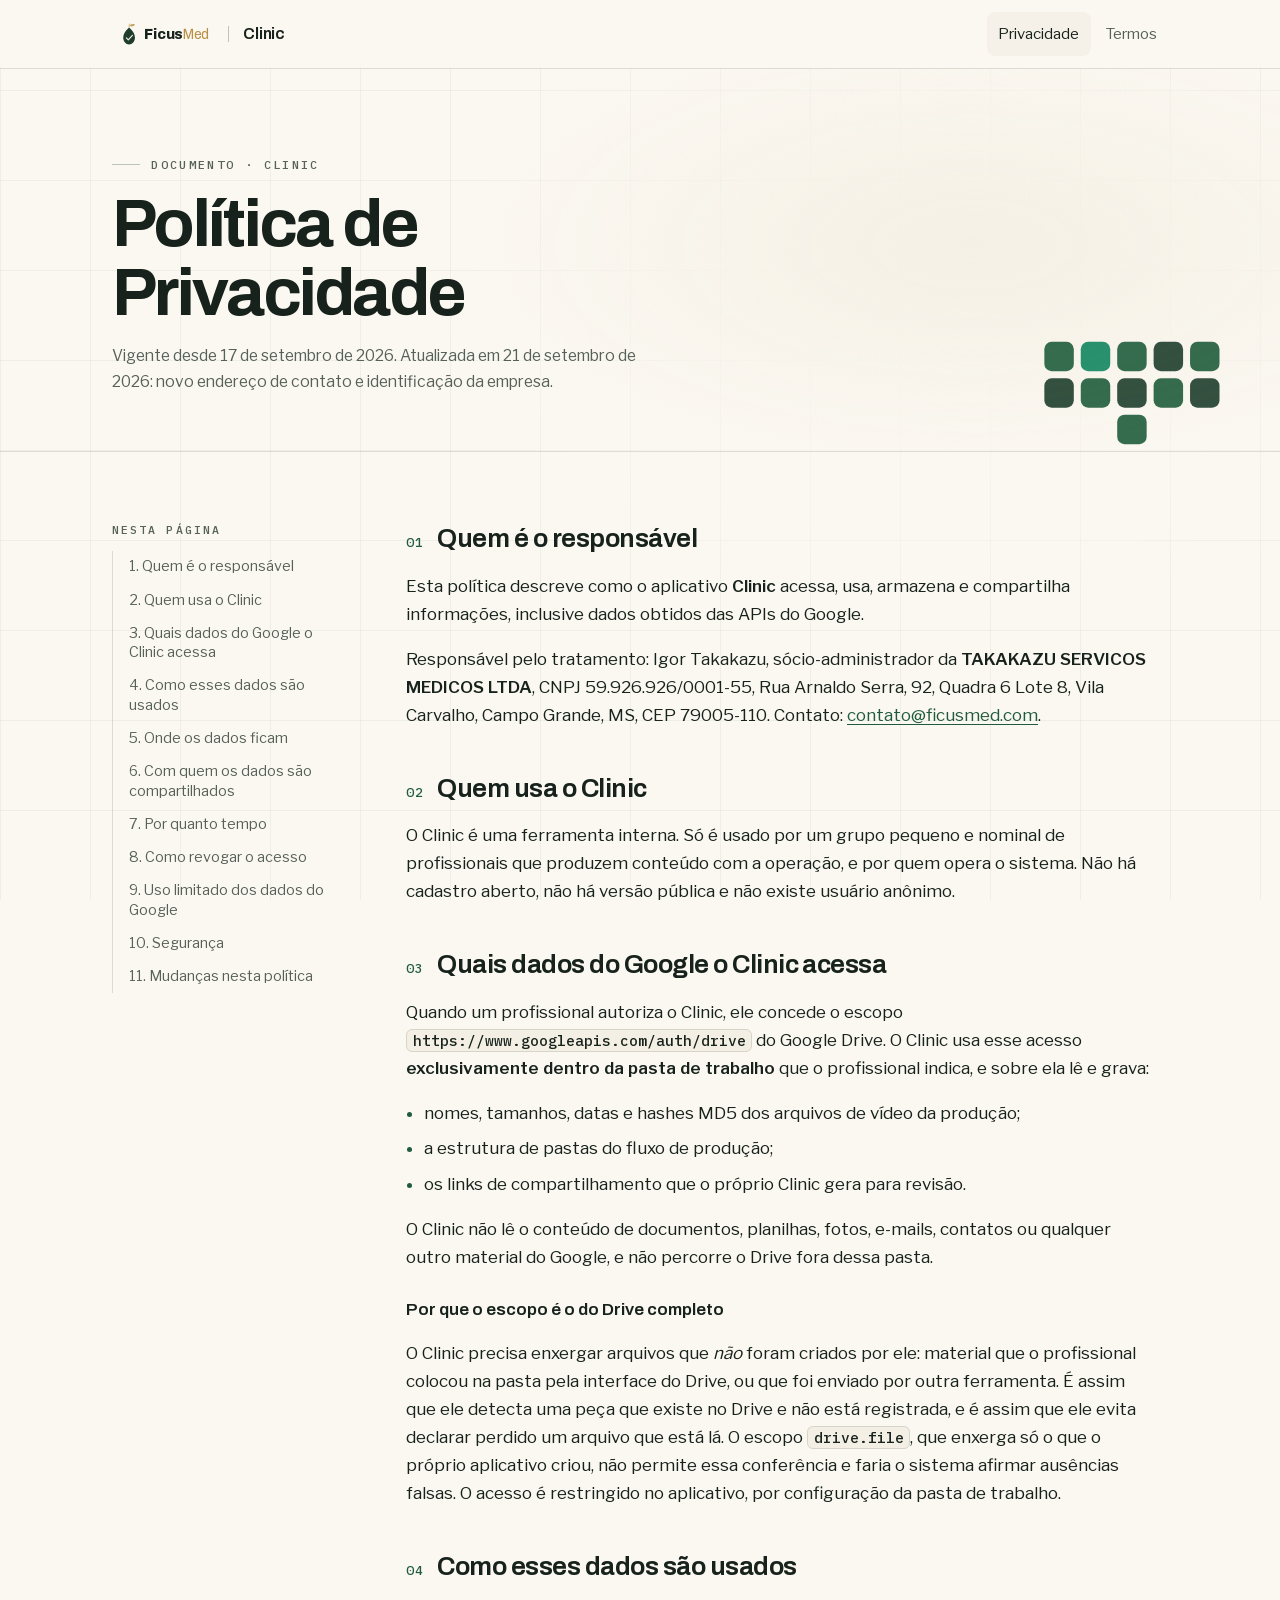
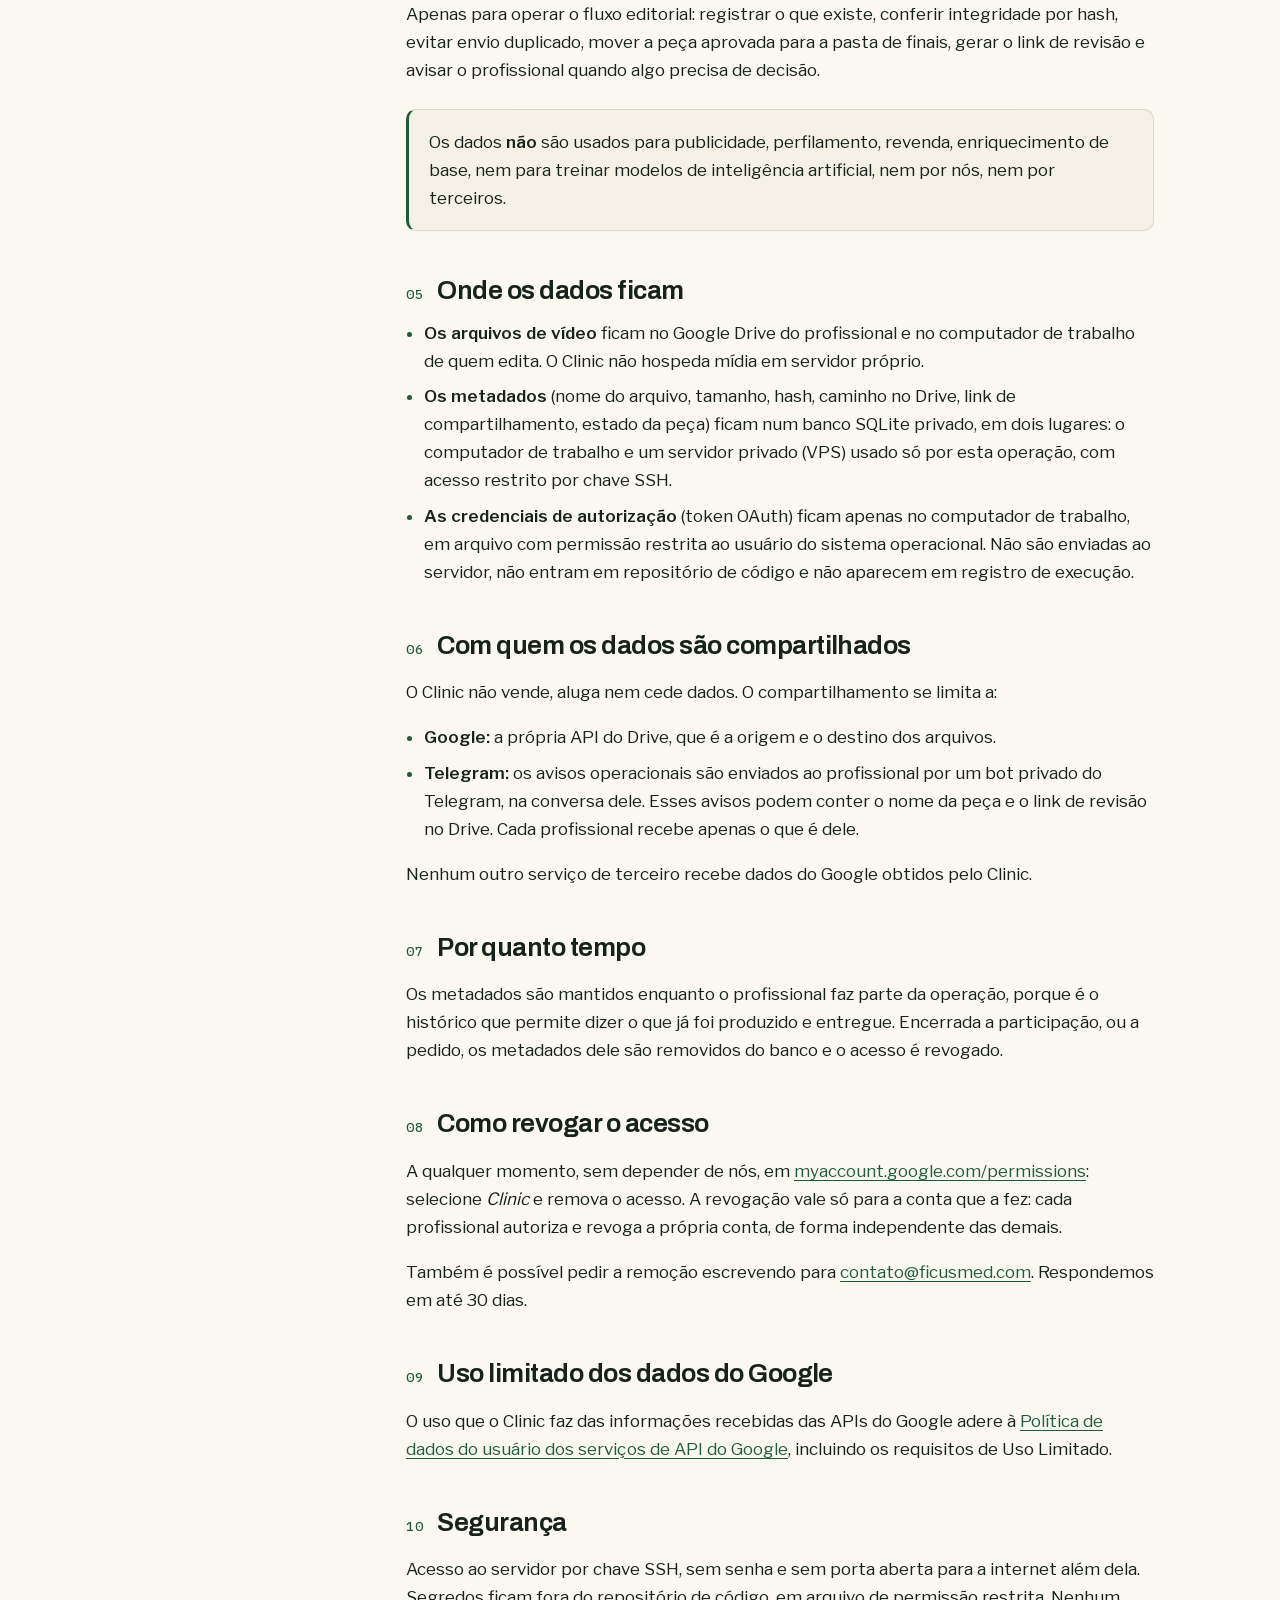
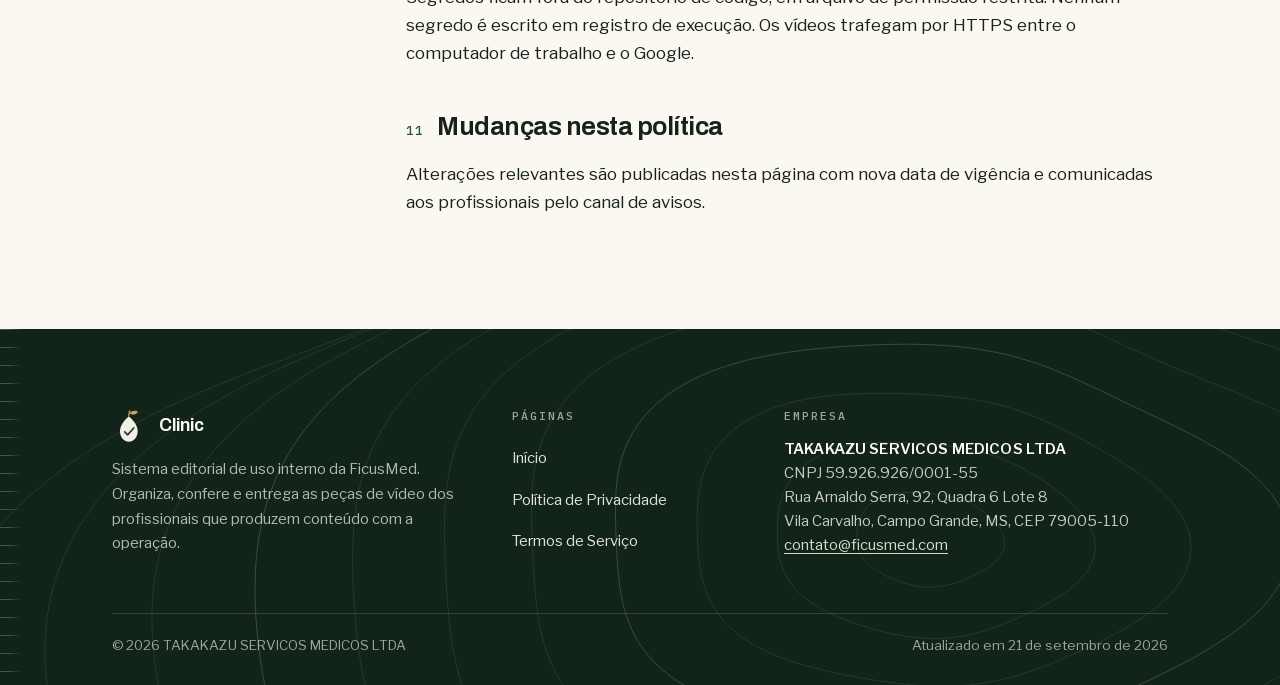
==== commit 08e69adf: "A inicial vira a Ficus Clinic: o figo em relevo, sob uma luz que segue o cursor Pedido do fundador: " ====
--- a/privacidade.html
+++ b/privacidade.html
@@ -24,8 +24,6 @@
       <span class="produto">Clinic</span>
     </a>
     <nav class="menu" aria-label="Principal">
-      <a class="ancora" href="/#como-funciona">Como funciona</a>
-      <a class="ancora" href="/#google-drive">Google Drive</a>
       <a href="/privacidade.html" aria-current="page">Privacidade</a>
       <a href="/termos.html">Termos</a>
     </nav>
--- a/estilo.css
+++ b/estilo.css
@@ -1,14 +1,11 @@
-/* clinic.ficusmed.com
-   A régua é o guia de design da FicusMed (marca/design-guide.md): paleta oficial,
-   Archivo nos títulos, Libre Franklin no corpo, Newsreader na abertura, IBM Plex Mono
-   nas microetiquetas. O ouro entra num ponto só: o módulo que chega no figo. */
+/* clinic.ficusmed.com: privacidade.html e termos.html. A inicial tem folha própria
+   (inicio.css). A régua é o guia de design da FicusMed (marca/design-guide.md): paleta
+   oficial, Archivo nos títulos, Libre Franklin no corpo, IBM Plex Mono nas microetiquetas. */
 
 @font-face{font-family:"Archivo";src:url(/fontes/archivo-var.woff2) format("woff2");
   font-weight:100 900;font-display:swap}
 @font-face{font-family:"Libre Franklin";src:url(/fontes/libre-franklin-var.woff2) format("woff2");
   font-weight:100 900;font-display:swap}
-@font-face{font-family:"Newsreader";src:url(/fontes/newsreader-var.woff2) format("woff2");
-  font-weight:200 800;font-display:swap}
 @font-face{font-family:"IBM Plex Mono";src:url(/fontes/ibm-plex-mono-500.woff2) format("woff2");
   font-weight:500;font-display:swap}
 
@@ -30,14 +27,11 @@
   --glow:rgba(244,239,228,.95);
   --glow-fim:rgba(244,239,228,0);
   --link:var(--verde-folha);              /* 7,45:1 */
-  --btn-bg:var(--verde-profundo); --btn-fg:var(--marfim-claro);
   --faixa:var(--figueira);
   --c1:var(--verde-profundo); --c2:var(--verde-folha); --c3:var(--esmeralda);
-  --vaga:rgba(30,61,44,.46); --vaga-futura:rgba(30,61,44,.35); --guia:rgba(30,61,44,.16);
 
   --titulo:"Archivo",system-ui,sans-serif;
   --corpo:"Libre Franklin",system-ui,sans-serif;
-  --serif:"Newsreader",Georgia,serif;
   --mono:"IBM Plex Mono",ui-monospace,monospace;
 
   --largura:1120px; --gutter:clamp(16px,4vw,32px); --raio:10px;
@@ -57,11 +51,9 @@
     --glow:rgba(13,74,54,.62);
     --glow-fim:rgba(13,74,54,0);
     --link:var(--salvia);
-    --btn-bg:var(--marfim-claro); --btn-fg:var(--figueira);
     --faixa:var(--esmeralda-profundo);
     /* marfim em quatro luzes, o centro mais aceso */
     --c1:rgba(251,248,241,.85); --c2:rgba(251,248,241,.70); --c3:rgba(251,248,241,.92);
-    --vaga:rgba(251,248,241,.5); --vaga-futura:rgba(251,248,241,.38); --guia:rgba(251,248,241,.2);
     color-scheme:dark;
   }
 }
@@ -116,8 +108,6 @@
 .menu a{color:var(--soft);text-decoration:none;font-size:.94rem;padding:.55rem .7rem;border-radius:8px;
   min-height:44px;display:inline-flex;align-items:center}
 .menu a:hover,.menu a[aria-current=page]{color:var(--ink);background:var(--surface)}
-.menu .ancora{display:none}
-@media (min-width:900px){.menu .ancora{display:inline-flex}}
 @media (max-width:480px){
   .topo .dentro{gap:.5rem}
   .lockup{gap:.6rem}.lockup img{height:28px}
@@ -130,79 +120,13 @@
 .kicker{font:500 .74rem/1.3 var(--mono);letter-spacing:.2em;text-transform:uppercase;color:var(--soft);
   margin:0 0 1.1rem;display:flex;align-items:center;gap:.7rem}
 .kicker::before{content:"";width:28px;height:1px;background:var(--line-forte)}
-.fig{font:500 .7rem/1 var(--mono);letter-spacing:.18em;color:var(--soft);opacity:.8}
 
-/* ---------- abertura ---------- */
-.abertura{position:relative;padding:clamp(40px,8vw,104px) 0 clamp(24px,4vw,48px)}
-/* O brilho mora na abertura, e não no body: preso ao body ele se media pela altura da
-   página inteira e caía atrás da seção seguinte, longe do figo. */
-.abertura,.cabeca-doc{isolation:isolate}
-.abertura::after,.cabeca-doc::after{content:"";position:absolute;inset:0;z-index:-1;pointer-events:none;
+/* O brilho mora no cabeçalho do documento, e não no body: preso ao body ele se media pela
+   altura da página inteira e caía longe do figo. */
+.cabeca-doc{isolation:isolate}
+.cabeca-doc::after{content:"";position:absolute;inset:0;z-index:-1;pointer-events:none;
   background:radial-gradient(52% 78% at 76% 46%,var(--glow) 0%,var(--glow-fim) 72%)}
-@media (max-width:899px){.abertura::after{background:radial-gradient(90% 34% at 50% 78%,var(--glow) 0%,var(--glow-fim) 72%)}}
-.abertura .dentro{display:grid;gap:clamp(28px,5vw,64px);align-items:center}
-@media (min-width:900px){.abertura .dentro{grid-template-columns:1.12fr .88fr}}
-.abertura h1{font:700 clamp(3.4rem,11vw,6.6rem)/.95 var(--titulo);letter-spacing:-.045em;margin:0 0 1.4rem}
-.abertura .lede{font:400 clamp(1.3rem,2.6vw,1.72rem)/1.34 var(--serif);font-variation-settings:"opsz" 36;
-  letter-spacing:-.005em;margin:0 0 1.2rem;max-width:30ch;color:var(--ink)}
-.abertura .texto{color:var(--soft);max-width:58ch;margin:0 0 1.8rem}
-.selos{list-style:none;padding:0;margin:0 0 2rem;display:flex;flex-wrap:wrap;gap:.5rem}
-.selos li{font:500 .72rem/1 var(--mono);letter-spacing:.12em;text-transform:uppercase;color:var(--soft);
-  border:1px solid var(--line-forte);border-radius:999px;padding:.55rem .8rem;background:var(--surface)}
-.acoes{display:flex;flex-wrap:wrap;gap:.75rem}
-.botao{display:inline-flex;align-items:center;gap:.55rem;min-height:48px;padding:0 1.25rem;border-radius:var(--raio);
-  font:600 .98rem/1 var(--corpo);text-decoration:none;border:1px solid var(--btn-bg);
-  background:var(--btn-bg);color:var(--btn-fg);transition:transform .18s ease,box-shadow .18s ease}
-.botao:hover{transform:translateY(-1px);box-shadow:0 8px 24px -12px rgba(18,36,26,.45)}
-.botao.contorno{background:transparent;color:var(--ink);border-color:var(--line-forte)}
-.botao.contorno:hover{background:var(--surface)}
-.botao svg{width:16px;height:16px}
-
-.palco{position:relative;justify-self:center;width:min(100%,500px)}
-@media (max-width:899px){.palco{width:min(100%,380px)}}
-.palco .fig{position:absolute;right:0;bottom:-6px}
-.figo-construcao{width:100%;height:auto;overflow:visible}
-.figo-construcao .guia{fill:none;stroke:var(--guia);stroke-width:.35;stroke-dasharray:2.6 2.2}
-.figo-construcao rect{transform-box:fill-box;transform-origin:center}
 .cel.c1{fill:var(--c1)} .cel.c2{fill:var(--c2)} .cel.c3{fill:var(--c3)}
-.vaga{fill:none;stroke:var(--vaga);stroke-width:.45}
-.vaga.futura{stroke:var(--vaga-futura);stroke-width:.35;stroke-dasharray:1.6 1.3}
-.solto.verde{fill:var(--c2);transform:rotate(-11deg)}
-.solto.ouro{fill:var(--ouro);transform:rotate(12deg)}
-.lider{fill:none;stroke:var(--soft);stroke-width:.4;opacity:.7}
-.anotacao{font:500 5px var(--mono);letter-spacing:.9px;fill:var(--soft)}
-
-@media (prefers-reduced-motion:no-preference){
-  .figo-construcao .cel,.figo-construcao .vaga{opacity:0;
-    animation:rev .5s ease forwards,assentar .7s cubic-bezier(.2,.8,.2,1) both;
-    animation-delay:var(--d),var(--d)}
-  .solto.ouro{animation:chegando 3.6s ease-in-out infinite}
-  .reveal{opacity:0;transform:translateY(14px);animation:rev .8s cubic-bezier(.2,.8,.2,1) forwards}
-  .reveal.r2{animation-delay:.08s}.reveal.r3{animation-delay:.16s}.reveal.r4{animation-delay:.24s}
-  .reveal.r5{animation-delay:.32s}
-}
-@keyframes rev{to{opacity:1;transform:none}}
-@keyframes assentar{0%{transform:translateY(-9px) scale(1.28)}55%{transform:translateY(0) scale(1.12)}100%{transform:none}}
-@keyframes chegando{0%,100%{transform:rotate(12deg)}50%{transform:rotate(14deg) translate(-1.2px,1.4px)}}
-
-/* ---------- seções ---------- */
-.secao{padding:clamp(56px,8vw,104px) 0;position:relative}
-.secao:not(.faixa)+.secao:not(.faixa){padding-top:0}
-.secao h2{font:700 clamp(1.9rem,4.2vw,2.8rem)/1.08 var(--titulo);letter-spacing:-.03em;margin:0 0 1rem;max-width:22ch}
-.secao .intro{color:var(--soft);max-width:60ch;margin:0 0 2.6rem}
-
-.etapas{list-style:none;padding:0;margin:0;display:grid;gap:1px;background:var(--line);
-  border:1px solid var(--line);border-radius:14px;overflow:hidden}
-@media (min-width:700px){.etapas{grid-template-columns:repeat(2,1fr)}}
-@media (min-width:1040px){.etapas{grid-template-columns:repeat(4,1fr)}}
-.etapas li{background:color-mix(in srgb,var(--bg) 88%,transparent);padding:1.7rem 1.5rem 1.9rem;position:relative}
-.etapas .num{font:500 .72rem/1 var(--mono);letter-spacing:.18em;color:var(--soft);display:block;margin-bottom:2.4rem}
-.etapas h3{font:650 1.28rem/1.2 var(--titulo);letter-spacing:-.015em;margin:0 0 .55rem}
-.etapas p{margin:0;color:var(--soft);font-size:.98rem}
-.etapas .modulo{position:absolute;top:1.5rem;right:1.5rem;width:12px;height:12px;border-radius:3px;background:var(--c2)}
-.etapas li:nth-child(2) .modulo{background:var(--c1)}
-.etapas li:nth-child(3) .modulo{background:var(--c3)}
-.etapas li:nth-child(4) .modulo{background:transparent;border:1px dashed var(--vaga)}
 
 /* ---------- faixa escura, topográfica ---------- */
 .faixa{background-color:var(--faixa);color:rgba(251,248,241,.92);position:relative;overflow:hidden;isolation:isolate}
@@ -211,41 +135,10 @@
   background:repeating-linear-gradient(to bottom,rgba(251,248,241,.22) 0 1px,transparent 1px 18px);
   -webkit-mask-image:linear-gradient(90deg,#000 0 40%,transparent);mask-image:linear-gradient(90deg,#000 0 40%,transparent)}
 @media (max-width:760px){.faixa::after{display:none}}
-.faixa .kicker,.faixa .intro,.faixa .fig{color:rgba(251,248,241,.70)}
+.faixa .kicker{color:rgba(251,248,241,.70)}
 .faixa .kicker::before{background:rgba(251,248,241,.3)}
 .faixa a{color:var(--salvia)}
 .faixa h2{color:#FBF8F1}
-.colunas{display:grid;gap:1.25rem}
-@media (min-width:860px){.colunas{grid-template-columns:1.25fr 1fr}}
-.cartao-escuro{border:1px solid rgba(251,248,241,.14);border-radius:14px;padding:1.6rem 1.6rem 1.4rem;
-  background:rgba(251,248,241,.035);-webkit-backdrop-filter:blur(2px);backdrop-filter:blur(2px)}
-.cartao-escuro h3{font:600 .76rem/1.3 var(--mono);letter-spacing:.18em;text-transform:uppercase;
-  color:rgba(251,248,241,.70);margin:0 0 1.1rem}
-.lista{list-style:none;padding:0;margin:0;display:grid;gap:.85rem}
-.lista li{display:grid;grid-template-columns:14px 1fr;gap:.85rem;align-items:start;line-height:1.55}
-.lista li::before{content:"";width:10px;height:10px;border-radius:2.5px;margin-top:.45em;background:rgba(251,248,241,.78)}
-.lista.nao li::before{background:transparent;border:1px dashed rgba(251,248,241,.55)}
-.faixa .nota{margin:2rem 0 0;color:rgba(251,248,241,.70);font-size:.95rem}
-
-/* ---------- documentos e contato ---------- */
-.docs{display:grid;gap:1rem}
-@media (min-width:760px){.docs{grid-template-columns:1fr 1fr}}
-.doc{display:block;text-decoration:none;color:var(--ink);border:1px solid var(--line);border-radius:14px;
-  padding:1.6rem;background:var(--surface);transition:border-color .2s ease,transform .2s ease}
-.doc:hover{border-color:var(--line-forte);transform:translateY(-2px)}
-.doc .fig{display:block;margin-bottom:1.6rem}
-.doc h3{font:650 1.35rem/1.2 var(--titulo);letter-spacing:-.015em;margin:0 0 .5rem}
-.doc p{margin:0 0 1.2rem;color:var(--soft)}
-.doc .ir{font-weight:600;color:var(--link)}
-
-.empresa{border:1px solid var(--line);border-radius:14px;background:var(--surface);overflow:hidden}
-.empresa dl{margin:0;display:grid}
-.empresa .linha{display:grid;gap:.25rem;padding:1.05rem 1.5rem;border-top:1px solid var(--line)}
-.empresa .linha:first-child{border-top:0}
-@media (min-width:700px){.empresa .linha{grid-template-columns:200px 1fr;gap:1.5rem;align-items:baseline}}
-.empresa dt{font:500 .72rem/1.4 var(--mono);letter-spacing:.16em;text-transform:uppercase;color:var(--soft)}
-.empresa dd{margin:0;font-weight:500}
-.empresa .razao{font:650 1.05rem/1.35 var(--titulo);letter-spacing:.01em}
 
 /* ---------- documento longo (privacidade, termos) ---------- */
 .cabeca-doc{position:relative;padding:clamp(44px,7vw,88px) 0 clamp(36px,5vw,56px);border-bottom:1px solid var(--line);overflow:hidden}
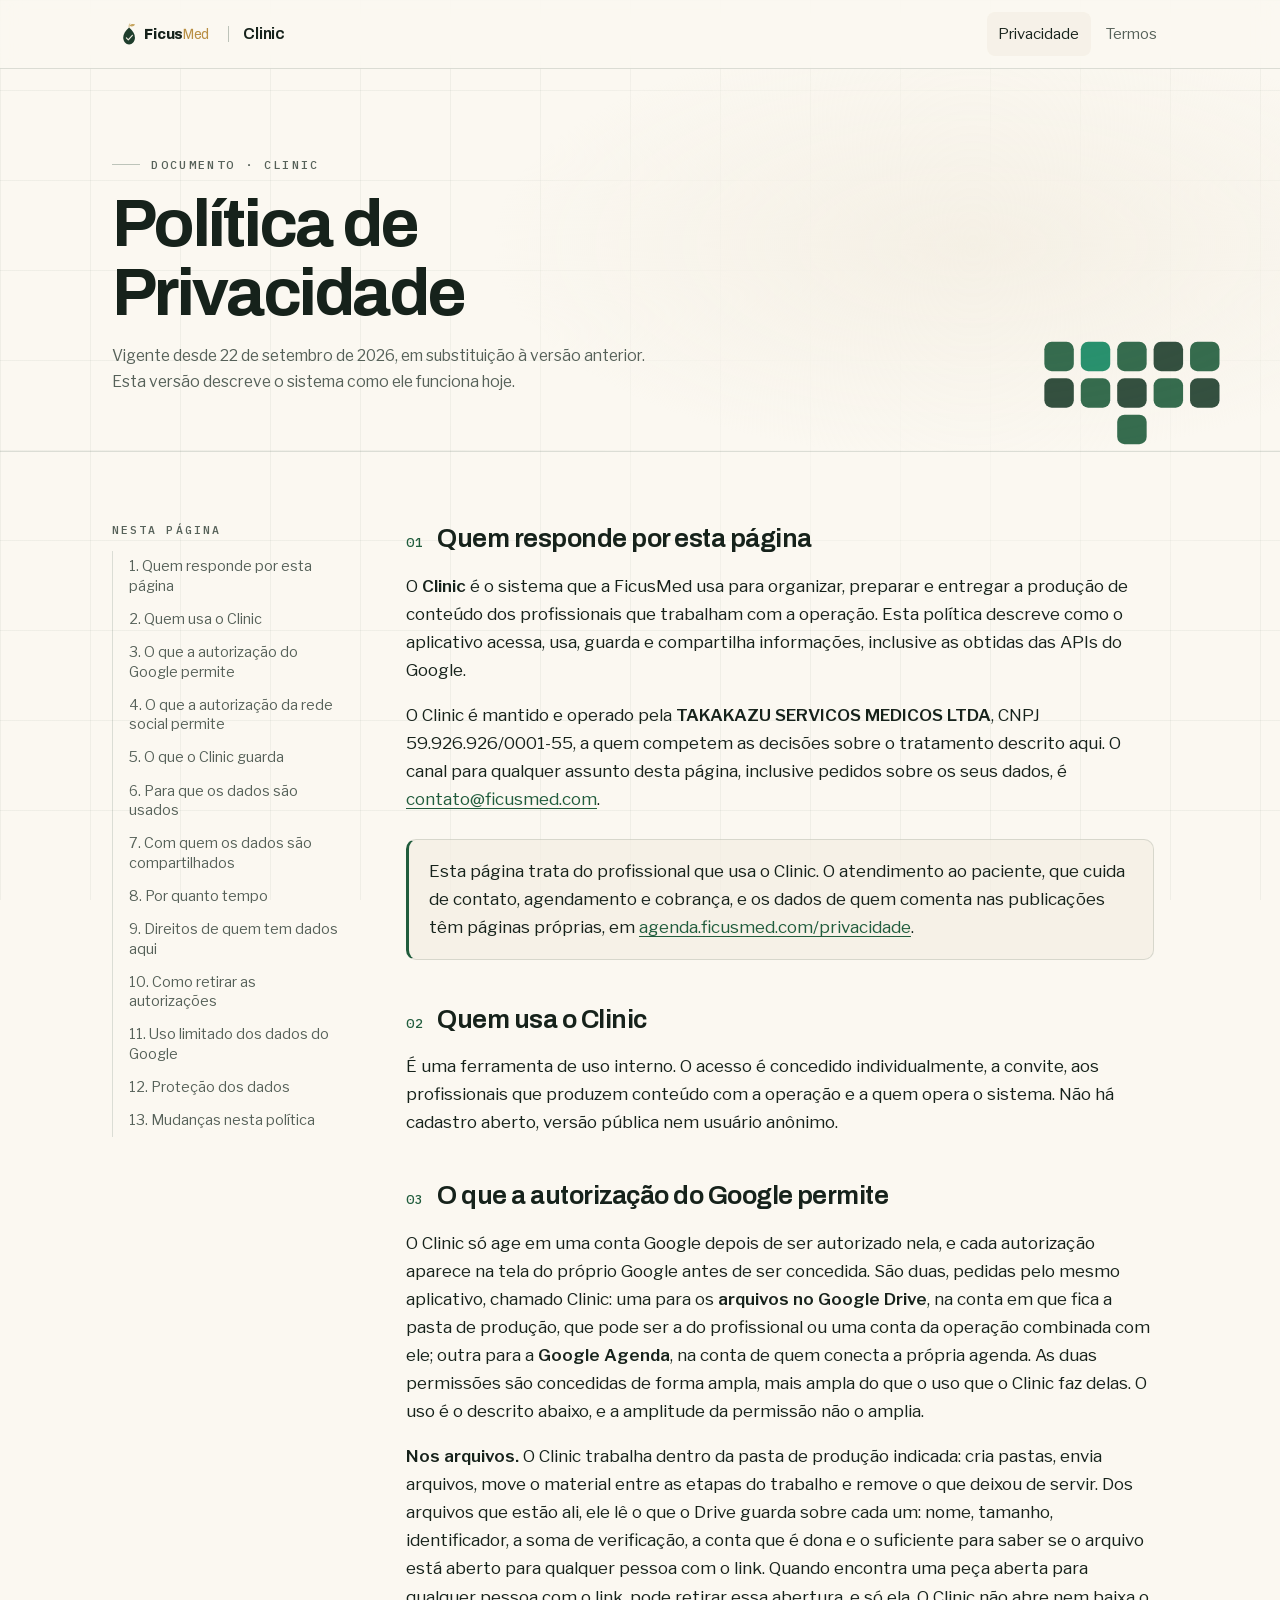
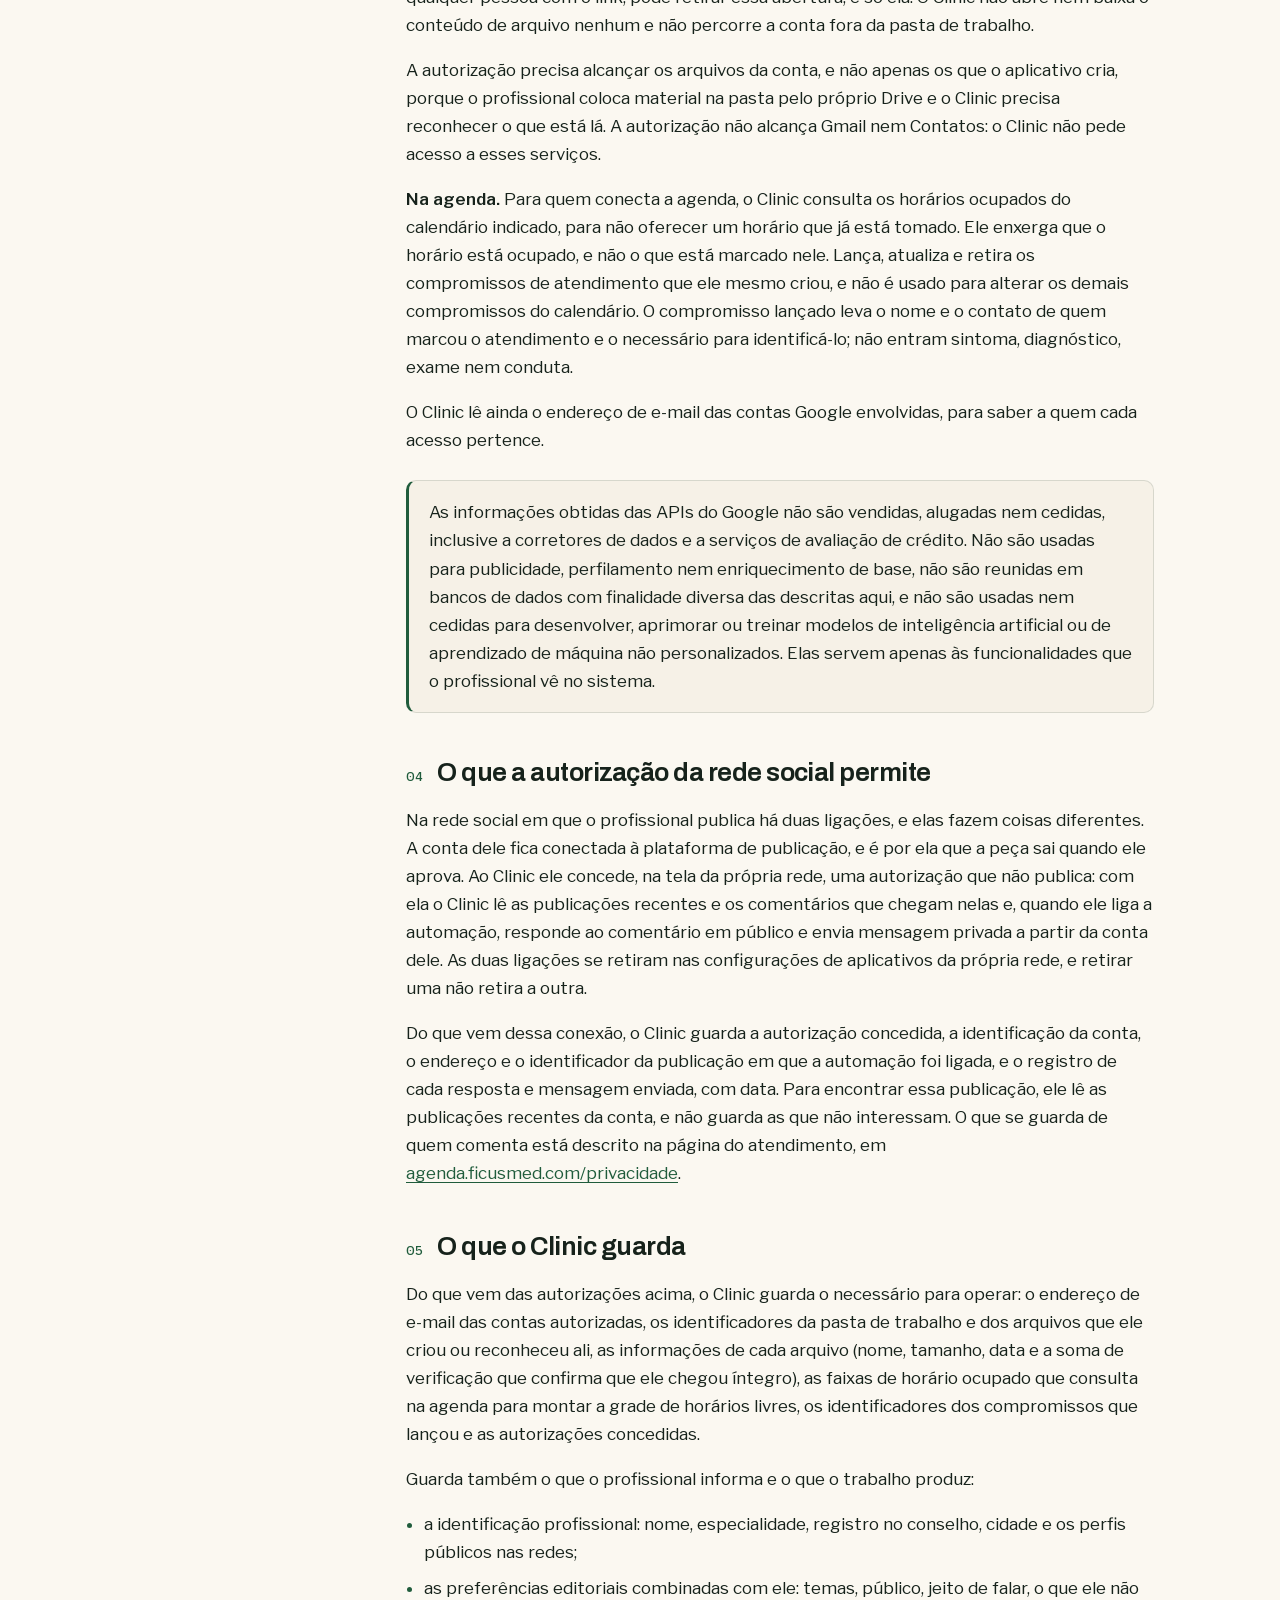
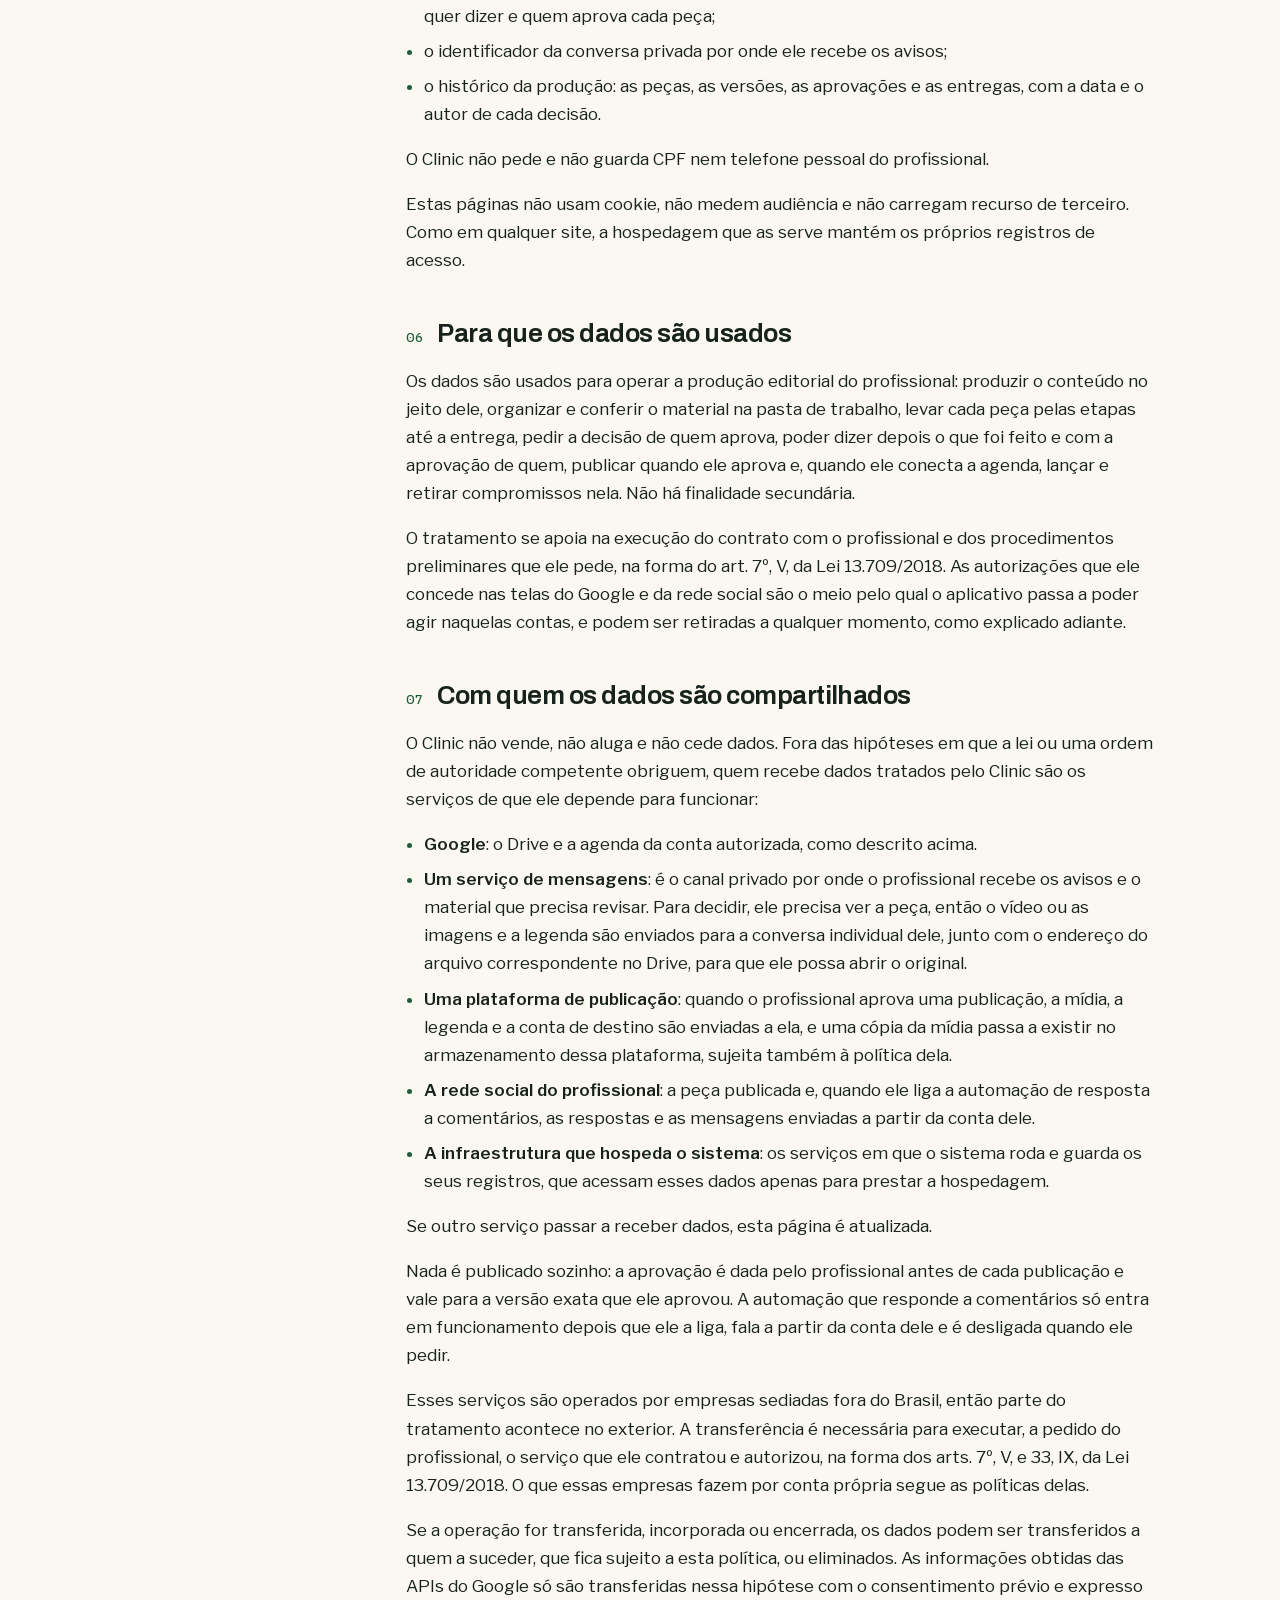
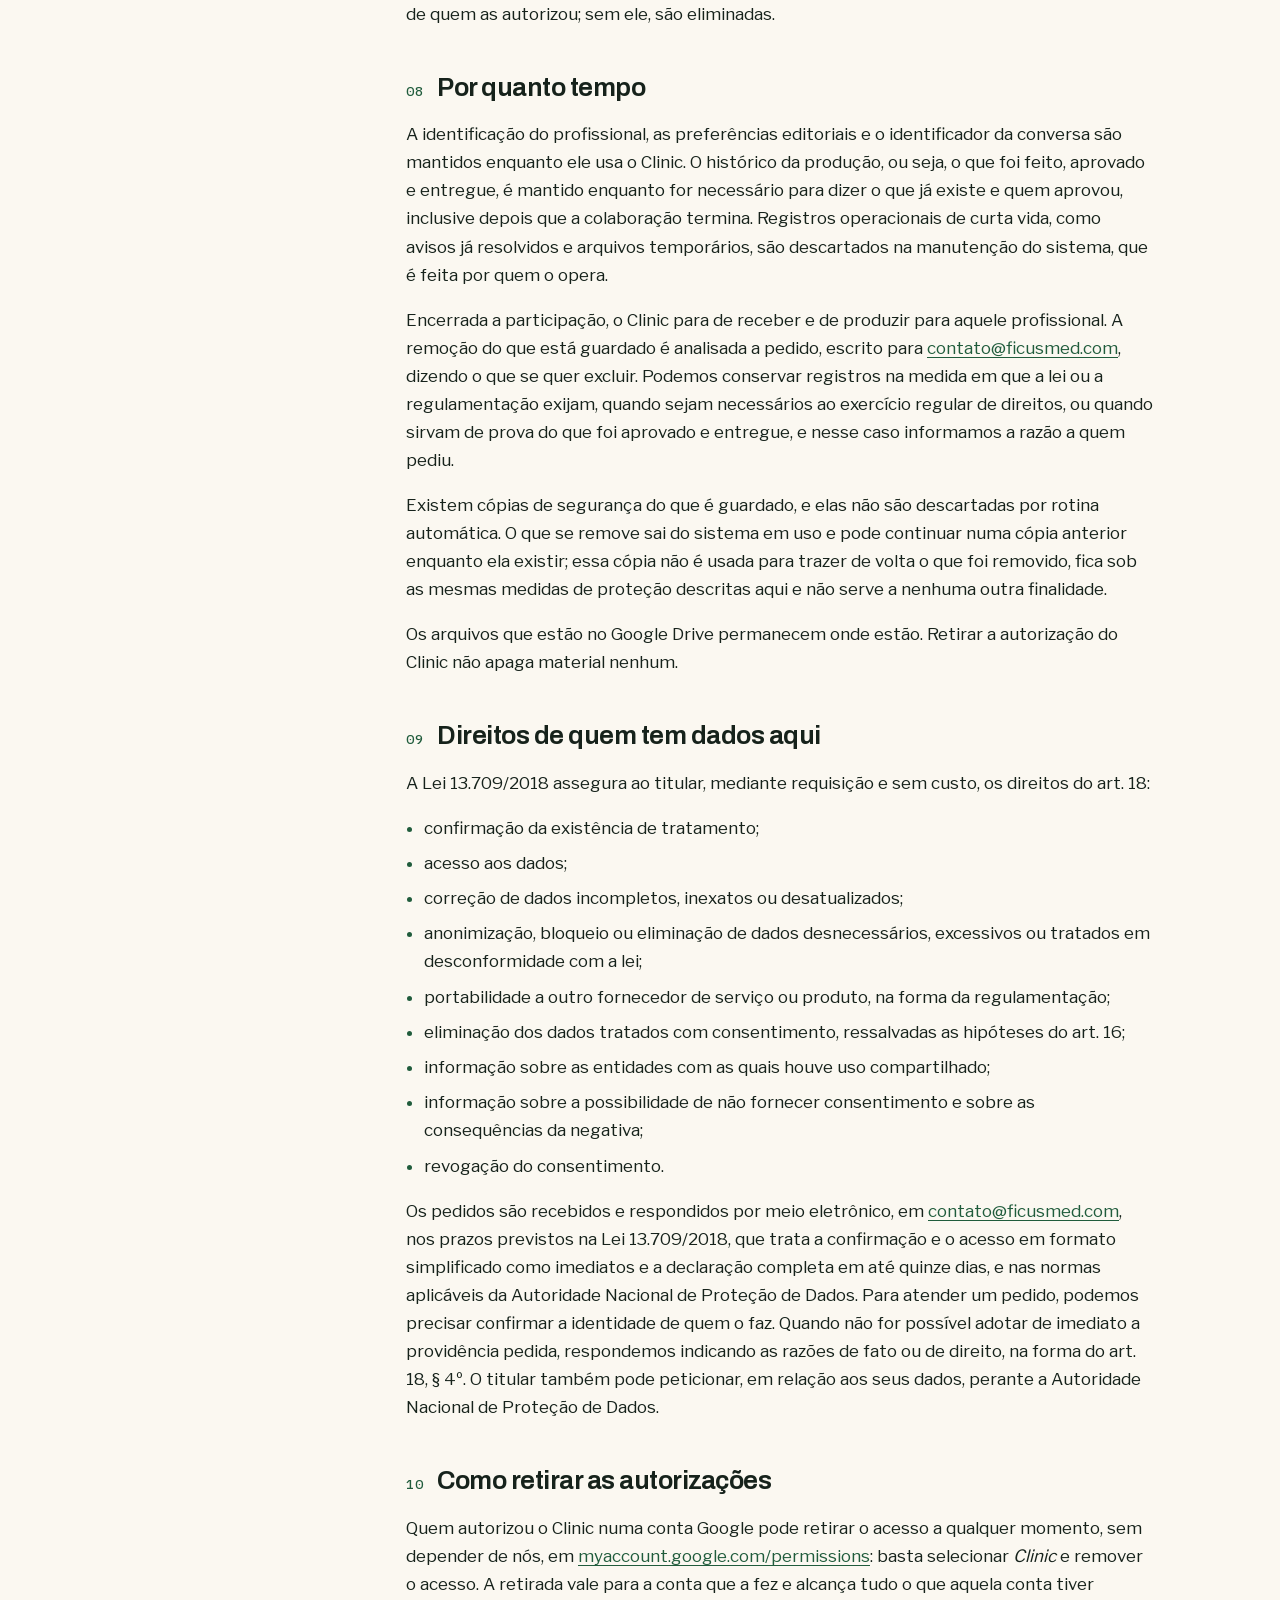
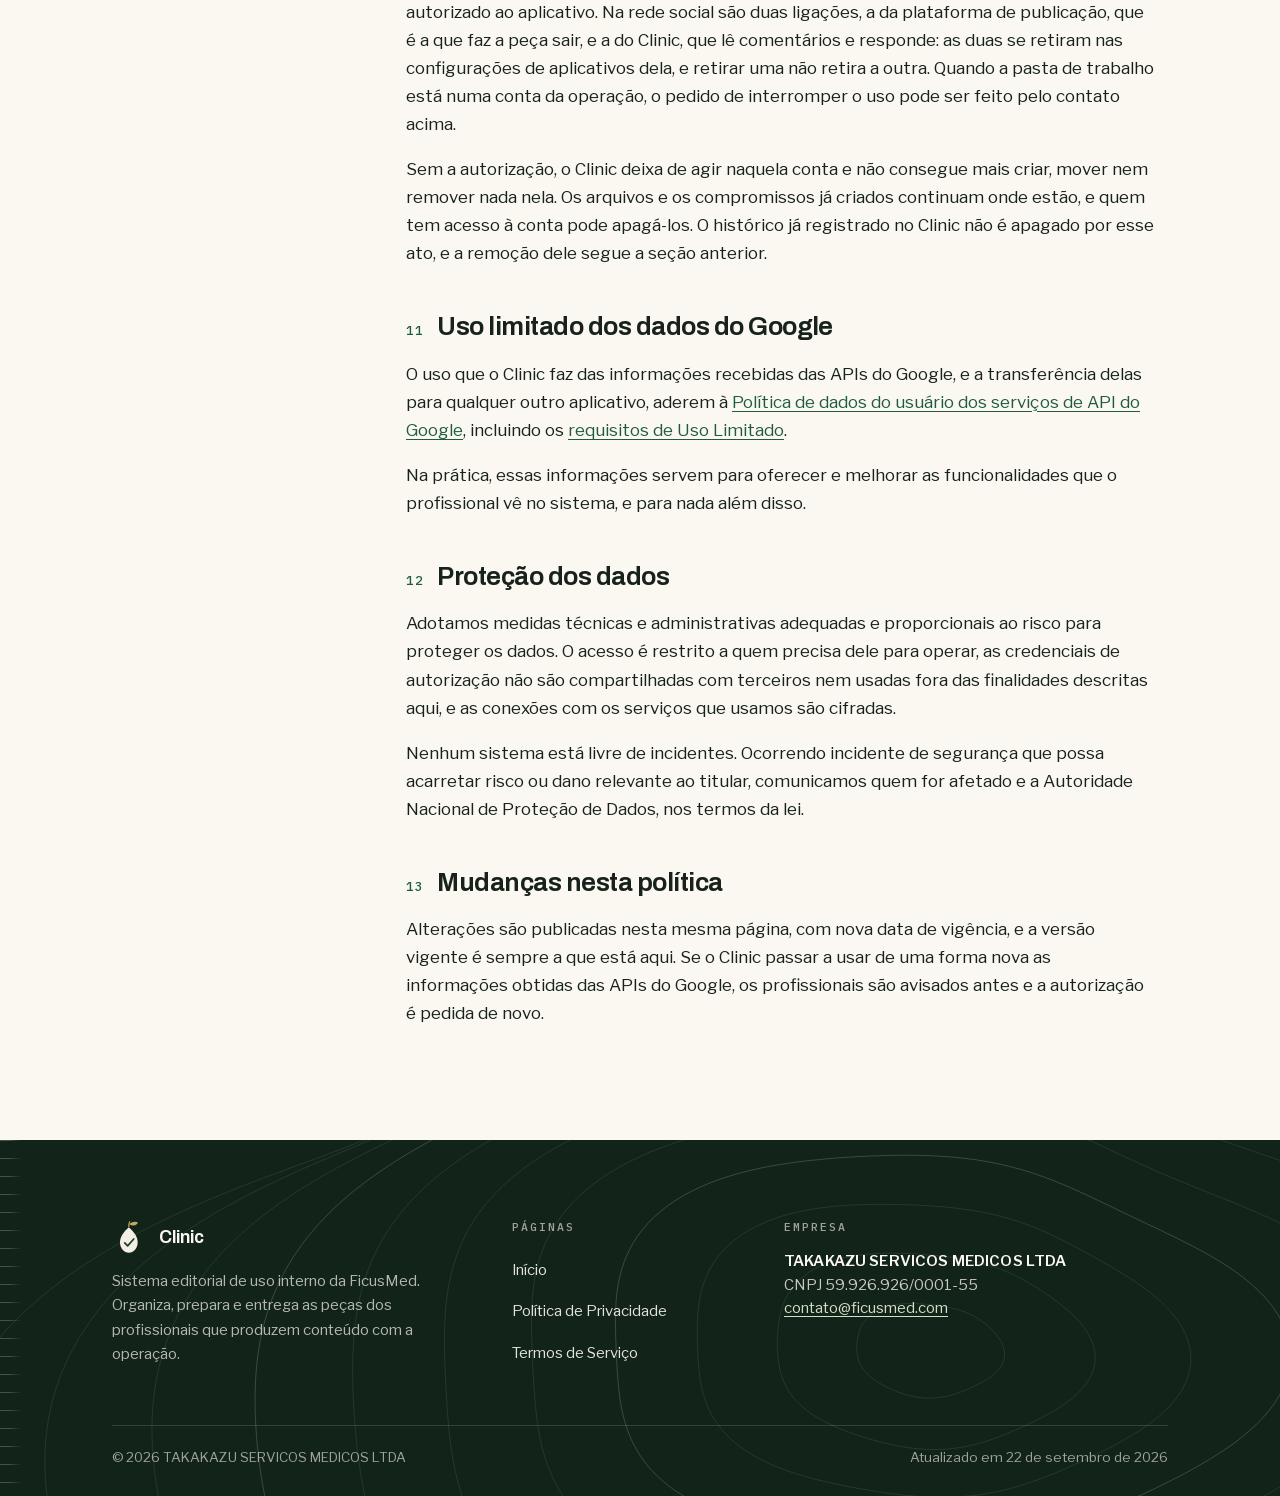
==== commit a230996c: "A política e os termos param de descrever a máquina e passam a descrever o que acontece com os dados" ====
--- a/privacidade.html
+++ b/privacidade.html
@@ -4,7 +4,7 @@
 <meta charset="utf-8">
 <meta name="viewport" content="width=device-width, initial-scale=1">
 <title>Política de Privacidade · Clinic</title>
-<meta name="description" content="Como o Clinic acessa, usa, armazena e compartilha dados do Google, incluindo dados do Google Drive.">
+<meta name="description" content="Como o Clinic acessa, usa, guarda e compartilha informações, inclusive as obtidas das APIs do Google.">
 <meta name="theme-color" content="#FBF8F1" media="(prefers-color-scheme: light)">
 <meta name="theme-color" content="#12241A" media="(prefers-color-scheme: dark)">
 <link rel="icon" href="/img/figo.svg" type="image/svg+xml">
@@ -35,7 +35,7 @@
   <div class="dentro">
     <p class="kicker">Documento · Clinic</p>
     <h1>Política de Privacidade</h1>
-    <p class="vigencia">Vigente desde 17 de setembro de 2026. Atualizada em 21 de setembro de 2026: novo endereço de contato e identificação da empresa.</p>
+    <p class="vigencia">Vigente desde 22 de setembro de 2026, em substituição à versão anterior. Esta versão descreve o sistema como ele funciona hoje.</p>
   </div>
   <svg class="figo-fragmento" viewBox="50 144 112 44" aria-hidden="true" focusable="false"><rect class="cel c2" x="94.5" y="173" width="11" height="11" rx="2.75"/><rect class="cel c1" x="67.3" y="159.4" width="11" height="11" rx="2.75"/><rect class="cel c2" x="80.9" y="159.4" width="11" height="11" rx="2.75"/><rect class="cel c1" x="94.5" y="159.4" width="11" height="11" rx="2.75"/><rect class="cel c2" x="108.1" y="159.4" width="11" height="11" rx="2.75"/><rect class="cel c1" x="121.7" y="159.4" width="11" height="11" rx="2.75"/><rect class="cel c2" x="67.3" y="145.8" width="11" height="11" rx="2.75"/><rect class="cel c3" x="80.9" y="145.8" width="11" height="11" rx="2.75"/><rect class="cel c2" x="94.5" y="145.8" width="11" height="11" rx="2.75"/><rect class="cel c1" x="108.1" y="145.8" width="11" height="11" rx="2.75"/><rect class="cel c2" x="121.7" y="145.8" width="11" height="11" rx="2.75"/></svg>
 </header>
@@ -43,115 +43,285 @@
   <nav class="indice" aria-labelledby="t-indice">
     <p id="t-indice">Nesta página</p>
     <ol>
-<li><a href="#responsavel">1. Quem é o responsável</a></li>
+<li><a href="#responsavel">1. Quem responde por esta página</a></li>
 <li><a href="#quem-usa">2. Quem usa o Clinic</a></li>
-<li><a href="#dados">3. Quais dados do Google o Clinic acessa</a></li>
-<li><a href="#uso">4. Como esses dados são usados</a></li>
-<li><a href="#onde">5. Onde os dados ficam</a></li>
-<li><a href="#compartilhamento">6. Com quem os dados são compartilhados</a></li>
-<li><a href="#prazo">7. Por quanto tempo</a></li>
-<li><a href="#revogar">8. Como revogar o acesso</a></li>
-<li><a href="#uso-limitado">9. Uso limitado dos dados do Google</a></li>
-<li><a href="#seguranca">10. Segurança</a></li>
-<li><a href="#mudancas">11. Mudanças nesta política</a></li>
+<li><a href="#google">3. O que a autorização do Google permite</a></li>
+<li><a href="#rede">4. O que a autorização da rede social permite</a></li>
+<li><a href="#guardado">5. O que o Clinic guarda</a></li>
+<li><a href="#uso">6. Para que os dados são usados</a></li>
+<li><a href="#compartilhamento">7. Com quem os dados são compartilhados</a></li>
+<li><a href="#prazo">8. Por quanto tempo</a></li>
+<li><a href="#direitos">9. Direitos de quem tem dados aqui</a></li>
+<li><a href="#revogar">10. Como retirar as autorizações</a></li>
+<li><a href="#uso-limitado">11. Uso limitado dos dados do Google</a></li>
+<li><a href="#protecao">12. Proteção dos dados</a></li>
+<li><a href="#mudancas">13. Mudanças nesta política</a></li>
     </ol>
   </nav>
   <article class="texto-longo">
-<h2 id="responsavel"><span class="n">01</span>Quem é o responsável</h2>
-
-<p>Esta política descreve como o aplicativo <strong>Clinic</strong> acessa, usa, armazena e
-compartilha informações, inclusive dados obtidos das APIs do Google.</p>
-<p>Responsável pelo tratamento: Igor Takakazu, sócio-administrador da <strong>TAKAKAZU SERVICOS MEDICOS LTDA</strong>,
-CNPJ 59.926.926/0001-55, Rua Arnaldo Serra, 92, Quadra 6 Lote 8, Vila Carvalho, Campo Grande, MS, CEP 79005-110. Contato:
+<h2 id="responsavel"><span class="n">01</span>Quem responde por esta página</h2>
+
+<p>O <strong>Clinic</strong> é o sistema que a FicusMed usa para organizar, preparar e
+entregar a produção de conteúdo dos profissionais que trabalham com a operação. Esta
+política descreve como o aplicativo acessa, usa, guarda e compartilha informações, inclusive
+as obtidas das APIs do Google.</p>
+
+<p>O Clinic é mantido e operado pela <strong>TAKAKAZU SERVICOS MEDICOS LTDA</strong>,
+CNPJ 59.926.926/0001-55, a quem competem as decisões sobre o tratamento descrito aqui. O
+canal para qualquer assunto desta página, inclusive pedidos sobre os seus dados, é
 <a href="mailto:contato@ficusmed.com">contato@ficusmed.com</a>.</p>
+
+<div class="destaque"><p>Esta página trata do profissional que usa o Clinic. O atendimento
+ao paciente, que cuida de contato, agendamento e cobrança, e os dados de quem comenta nas
+publicações têm páginas próprias, em
+<a href="https://agenda.ficusmed.com/privacidade">agenda.ficusmed.com/privacidade</a>.</p></div>
+
 <h2 id="quem-usa"><span class="n">02</span>Quem usa o Clinic</h2>
 
-<p>O Clinic é uma ferramenta interna. Só é usado por um grupo pequeno e nominal de
-profissionais que produzem conteúdo com a operação, e por quem opera o sistema. Não há
-cadastro aberto, não há versão pública e não existe usuário anônimo.</p>
-<h2 id="dados"><span class="n">03</span>Quais dados do Google o Clinic acessa</h2>
-
-<p>Quando um profissional autoriza o Clinic, ele concede o escopo
-<code>https://www.googleapis.com/auth/drive</code> do Google Drive. O Clinic usa esse
-acesso <strong>exclusivamente dentro da pasta de trabalho</strong> que o profissional
-indica, e sobre ela lê e grava:</p>
+<p>É uma ferramenta de uso interno. O acesso é concedido individualmente, a convite, aos
+profissionais que produzem conteúdo com a operação e a quem opera o sistema. Não há
+cadastro aberto, versão pública nem usuário anônimo.</p>
+
+<h2 id="google"><span class="n">03</span>O que a autorização do Google permite</h2>
+
+<p>O Clinic só age em uma conta Google depois de ser autorizado nela, e cada autorização
+aparece na tela do próprio Google antes de ser concedida. São duas, pedidas pelo mesmo
+aplicativo, chamado Clinic: uma para os <strong>arquivos no Google Drive</strong>, na conta
+em que fica a pasta de produção, que pode ser a do profissional ou uma conta da operação
+combinada com ele; outra para a <strong>Google Agenda</strong>, na conta de quem conecta a
+própria agenda. As duas permissões são concedidas de forma ampla, mais ampla do que o uso
+que o Clinic faz delas. O uso é o descrito abaixo, e a amplitude da permissão não o
+amplia.</p>
+
+<p><strong>Nos arquivos.</strong> O Clinic trabalha dentro da pasta de produção indicada:
+cria pastas, envia arquivos, move o material entre as etapas do trabalho e remove o que
+deixou de servir. Dos arquivos que estão ali, ele lê o que o Drive guarda sobre cada um:
+nome, tamanho, identificador, a soma de verificação, a conta que é dona e o suficiente para
+saber se o arquivo está aberto para qualquer pessoa com o link. Quando encontra
+uma peça aberta para qualquer pessoa com o link, pode retirar essa abertura, e só ela. O
+Clinic não abre nem baixa o conteúdo de arquivo nenhum e não percorre a conta fora da pasta
+de trabalho.</p>
+
+<p>A autorização precisa alcançar os arquivos da conta, e não apenas os que o aplicativo
+cria, porque o profissional coloca material na pasta pelo próprio Drive e o Clinic precisa
+reconhecer o que está lá. A autorização não alcança Gmail nem Contatos: o Clinic não pede
+acesso a esses serviços.</p>
+
+<p><strong>Na agenda.</strong> Para quem conecta a agenda, o Clinic consulta os horários
+ocupados do calendário indicado, para não oferecer um horário que já está tomado. Ele
+enxerga que o horário está ocupado, e não o que está marcado nele. Lança, atualiza e retira
+os compromissos de atendimento que ele mesmo criou, e não é usado para alterar os demais
+compromissos do calendário. O compromisso lançado leva o nome e o contato de quem marcou o
+atendimento e o necessário para identificá-lo; não entram sintoma, diagnóstico, exame nem
+conduta.</p>
+
+<p>O Clinic lê ainda o endereço de e-mail das contas Google envolvidas, para saber a quem
+cada acesso pertence.</p>
+
+<div class="destaque"><p>As informações obtidas das APIs do Google não são vendidas,
+alugadas nem cedidas, inclusive a corretores de dados e a serviços de avaliação de crédito.
+Não são usadas para publicidade, perfilamento nem enriquecimento de base, não são reunidas
+em bancos de dados com finalidade diversa das descritas aqui, e não são usadas nem cedidas
+para desenvolver, aprimorar ou treinar modelos de inteligência artificial ou de aprendizado
+de máquina não personalizados. Elas servem apenas às funcionalidades que o profissional vê
+no sistema.</p></div>
+
+<h2 id="rede"><span class="n">04</span>O que a autorização da rede social permite</h2>
+
+<p>Na rede social em que o profissional publica há duas ligações, e elas fazem coisas
+diferentes. A conta dele fica conectada à plataforma de publicação, e é por ela que a peça
+sai quando ele aprova. Ao Clinic ele concede, na tela da própria rede, uma autorização que
+não publica: com ela o Clinic lê as publicações recentes e os comentários que chegam nelas
+e, quando ele liga a automação, responde ao comentário em público e envia mensagem privada a
+partir da conta dele. As duas ligações se retiram nas configurações de aplicativos da própria
+rede, e retirar uma não retira a outra.</p>
+
+<p>Do que vem dessa conexão, o Clinic guarda a autorização concedida, a identificação da
+conta, o endereço e o identificador da publicação em que a automação foi ligada, e o
+registro de cada resposta e mensagem enviada, com data. Para encontrar essa publicação, ele
+lê as publicações recentes da conta, e não guarda as que não interessam. O que se guarda de quem comenta está descrito na página do
+atendimento, em
+<a href="https://agenda.ficusmed.com/privacidade">agenda.ficusmed.com/privacidade</a>.</p>
+
+<h2 id="guardado"><span class="n">05</span>O que o Clinic guarda</h2>
+
+<p>Do que vem das autorizações acima, o Clinic guarda o necessário para operar: o endereço
+de e-mail das contas autorizadas, os identificadores da pasta de trabalho e dos arquivos que
+ele criou ou reconheceu ali, as informações de cada arquivo (nome, tamanho, data e a soma de
+verificação que confirma que ele chegou íntegro), as faixas de horário ocupado que consulta
+na agenda para montar a grade de horários livres, os identificadores dos compromissos que
+lançou e as autorizações concedidas.</p>
+
+<p>Guarda também o que o profissional informa e o que o trabalho produz:</p>
 <ul>
-  <li>nomes, tamanhos, datas e hashes MD5 dos arquivos de vídeo da produção;</li>
-  <li>a estrutura de pastas do fluxo de produção;</li>
-  <li>os links de compartilhamento que o próprio Clinic gera para revisão.</li>
+  <li>a identificação profissional: nome, especialidade, registro no conselho, cidade e os
+  perfis públicos nas redes;</li>
+  <li>as preferências editoriais combinadas com ele: temas, público, jeito de falar, o que
+  ele não quer dizer e quem aprova cada peça;</li>
+  <li>o identificador da conversa privada por onde ele recebe os avisos;</li>
+  <li>o histórico da produção: as peças, as versões, as aprovações e as entregas, com a
+  data e o autor de cada decisão.</li>
 </ul>
-<p>O Clinic não lê o conteúdo de documentos, planilhas, fotos, e-mails, contatos ou
-qualquer outro material do Google, e não percorre o Drive fora dessa pasta.</p>
-<h3>Por que o escopo é o do Drive completo</h3>
-<p>O Clinic precisa enxergar arquivos que <em>não</em> foram criados por ele: material que
-o profissional colocou na pasta pela interface do Drive, ou que foi enviado por outra
-ferramenta. É assim que ele detecta uma peça que existe no Drive e não está registrada, e
-é assim que ele evita declarar perdido um arquivo que está lá. O escopo
-<code>drive.file</code>, que enxerga só o que o próprio aplicativo criou, não permite essa
-conferência e faria o sistema afirmar ausências falsas. O acesso é restringido no
-aplicativo, por configuração da pasta de trabalho.</p>
-<h2 id="uso"><span class="n">04</span>Como esses dados são usados</h2>
-
-<p>Apenas para operar o fluxo editorial: registrar o que existe, conferir integridade por
-hash, evitar envio duplicado, mover a peça aprovada para a pasta de finais, gerar o link de
-revisão e avisar o profissional quando algo precisa de decisão.</p>
-<div class="destaque"><p>Os dados <strong>não</strong> são usados para publicidade,
-perfilamento, revenda, enriquecimento de base, nem para treinar modelos de inteligência
-artificial, nem por nós, nem por terceiros.</p></div>
-<h2 id="onde"><span class="n">05</span>Onde os dados ficam</h2>
-
+<p>O Clinic não pede e não guarda CPF nem telefone pessoal do profissional.</p>
+<p>Estas páginas não usam cookie, não medem audiência e não carregam recurso de terceiro.
+Como em qualquer site, a hospedagem que as serve mantém os próprios registros de acesso.</p>
+
+<h2 id="uso"><span class="n">06</span>Para que os dados são usados</h2>
+
+<p>Os dados são usados para operar a produção editorial do profissional: produzir o
+conteúdo no jeito dele, organizar e conferir o material na pasta de trabalho, levar cada
+peça pelas etapas até a entrega, pedir a decisão de quem aprova, poder dizer depois o que
+foi feito e com a aprovação de quem, publicar quando ele aprova e, quando ele conecta a
+agenda, lançar e retirar compromissos nela. Não há finalidade secundária.</p>
+
+<p>O tratamento se apoia na execução do contrato com o profissional e dos procedimentos
+preliminares que ele pede, na forma do art. 7º, V, da Lei 13.709/2018. As autorizações que
+ele concede nas telas do Google e da rede social são o meio pelo qual o aplicativo passa a
+poder agir naquelas contas, e podem ser retiradas a qualquer momento, como explicado
+adiante.</p>
+
+<h2 id="compartilhamento"><span class="n">07</span>Com quem os dados são compartilhados</h2>
+
+<p>O Clinic não vende, não aluga e não cede dados. Fora das hipóteses em que a lei ou uma
+ordem de autoridade competente obriguem, quem recebe dados tratados pelo Clinic são os
+serviços de que ele depende para funcionar:</p>
 <ul>
-  <li><strong>Os arquivos de vídeo</strong> ficam no Google Drive do profissional e no
-  computador de trabalho de quem edita. O Clinic não hospeda mídia em servidor próprio.</li>
-  <li><strong>Os metadados</strong> (nome do arquivo, tamanho, hash, caminho no Drive,
-  link de compartilhamento, estado da peça) ficam num banco SQLite privado, em dois
-  lugares: o computador de trabalho e um servidor privado (VPS) usado só por esta
-  operação, com acesso restrito por chave SSH.</li>
-  <li><strong>As credenciais de autorização</strong> (token OAuth) ficam apenas no
-  computador de trabalho, em arquivo com permissão restrita ao usuário do sistema
-  operacional. Não são enviadas ao servidor, não entram em repositório de código e não
-  aparecem em registro de execução.</li>
+  <li><strong>Google</strong>: o Drive e a agenda da conta autorizada, como descrito
+  acima.</li>
+  <li><strong>Um serviço de mensagens</strong>: é o canal privado por onde o profissional
+  recebe os avisos e o material que precisa revisar. Para decidir, ele precisa ver a peça,
+  então o vídeo ou as imagens e a legenda são enviados para a conversa individual dele,
+  junto com o endereço do arquivo correspondente no Drive, para que ele possa abrir o
+  original.</li>
+  <li><strong>Uma plataforma de publicação</strong>: quando o profissional aprova uma
+  publicação, a mídia, a legenda e a conta de destino são enviadas a ela, e uma cópia da
+  mídia passa a existir no armazenamento dessa plataforma, sujeita também à política
+  dela.</li>
+  <li><strong>A rede social do profissional</strong>: a peça publicada e, quando ele liga a
+  automação de resposta a comentários, as respostas e as mensagens enviadas a partir da
+  conta dele.</li>
+  <li><strong>A infraestrutura que hospeda o sistema</strong>: os serviços em que o sistema
+  roda e guarda os seus registros, que acessam esses dados apenas para prestar a
+  hospedagem.</li>
 </ul>
-<h2 id="compartilhamento"><span class="n">06</span>Com quem os dados são compartilhados</h2>
-
-<p>O Clinic não vende, aluga nem cede dados. O compartilhamento se limita a:</p>
+<p>Se outro serviço passar a receber dados, esta página é atualizada.</p>
+
+<p>Nada é publicado sozinho: a aprovação é dada pelo profissional antes de cada publicação
+e vale para a versão exata que ele aprovou. A automação que responde a comentários só entra
+em funcionamento depois que ele a liga, fala a partir da conta dele e é desligada quando ele
+pedir.</p>
+
+<p>Esses serviços são operados por empresas sediadas fora do Brasil, então parte do
+tratamento acontece no exterior. A transferência é necessária para executar, a pedido do
+profissional, o serviço que ele contratou e autorizou, na forma dos arts. 7º, V, e 33, IX,
+da Lei 13.709/2018. O que essas empresas fazem por conta própria segue as políticas
+delas.</p>
+
+<p>Se a operação for transferida, incorporada ou encerrada, os dados podem ser transferidos
+a quem a suceder, que fica sujeito a esta política, ou eliminados. As informações obtidas das
+APIs do Google só são transferidas nessa hipótese com o consentimento prévio e expresso de
+quem as autorizou; sem ele, são eliminadas.</p>
+
+<h2 id="prazo"><span class="n">08</span>Por quanto tempo</h2>
+
+<p>A identificação do profissional, as preferências editoriais e o identificador da
+conversa são mantidos enquanto ele usa o Clinic. O histórico da produção, ou seja, o que foi
+feito, aprovado e entregue, é mantido enquanto for necessário para dizer o que já existe e
+quem aprovou, inclusive depois que a colaboração termina. Registros operacionais de curta
+vida, como avisos já resolvidos e arquivos temporários, são descartados na manutenção do
+sistema, que é feita por quem o opera.</p>
+
+<p>Encerrada a participação, o Clinic para de receber e de produzir para aquele
+profissional. A remoção do que está guardado é analisada a pedido, escrito para
+<a href="mailto:contato@ficusmed.com">contato@ficusmed.com</a>, dizendo o que se quer
+excluir. Podemos conservar registros na medida em que a lei ou a regulamentação exijam,
+quando sejam necessários ao exercício regular de direitos, ou quando sirvam de prova do que
+foi aprovado e entregue, e nesse caso informamos a razão a quem pediu.</p>
+
+<p>Existem cópias de segurança do que é guardado, e elas não são descartadas por rotina
+automática. O que se remove sai do sistema em uso e pode continuar numa cópia anterior
+enquanto ela existir; essa cópia não é usada para trazer de volta o que foi removido, fica
+sob as mesmas medidas de proteção descritas aqui e não serve a nenhuma outra finalidade.</p>
+
+<p>Os arquivos que estão no Google Drive permanecem onde estão. Retirar a autorização do
+Clinic não apaga material nenhum.</p>
+
+<h2 id="direitos"><span class="n">09</span>Direitos de quem tem dados aqui</h2>
+
+<p>A Lei 13.709/2018 assegura ao titular, mediante requisição e sem custo, os direitos do
+art. 18:</p>
 <ul>
-  <li><strong>Google:</strong> a própria API do Drive, que é a origem e o destino dos
-  arquivos.</li>
-  <li><strong>Telegram:</strong> os avisos operacionais são enviados ao profissional por
-  um bot privado do Telegram, na conversa dele. Esses avisos podem conter o nome da peça e
-  o link de revisão no Drive. Cada profissional recebe apenas o que é dele.</li>
+  <li>confirmação da existência de tratamento;</li>
+  <li>acesso aos dados;</li>
+  <li>correção de dados incompletos, inexatos ou desatualizados;</li>
+  <li>anonimização, bloqueio ou eliminação de dados desnecessários, excessivos ou tratados
+  em desconformidade com a lei;</li>
+  <li>portabilidade a outro fornecedor de serviço ou produto, na forma da
+  regulamentação;</li>
+  <li>eliminação dos dados tratados com consentimento, ressalvadas as hipóteses do
+  art. 16;</li>
+  <li>informação sobre as entidades com as quais houve uso compartilhado;</li>
+  <li>informação sobre a possibilidade de não fornecer consentimento e sobre as
+  consequências da negativa;</li>
+  <li>revogação do consentimento.</li>
 </ul>
-<p>Nenhum outro serviço de terceiro recebe dados do Google obtidos pelo Clinic.</p>
-<h2 id="prazo"><span class="n">07</span>Por quanto tempo</h2>
-
-<p>Os metadados são mantidos enquanto o profissional faz parte da operação, porque é o
-histórico que permite dizer o que já foi produzido e entregue. Encerrada a participação,
-ou a pedido, os metadados dele são removidos do banco e o acesso é revogado.</p>
-<h2 id="revogar"><span class="n">08</span>Como revogar o acesso</h2>
-
-<p>A qualquer momento, sem depender de nós, em
+
+<p>Os pedidos são recebidos e respondidos por meio eletrônico, em
+<a href="mailto:contato@ficusmed.com">contato@ficusmed.com</a>, nos prazos previstos na
+Lei 13.709/2018, que trata a confirmação e o acesso em formato simplificado como imediatos e
+a declaração completa em até quinze dias, e nas normas aplicáveis da Autoridade Nacional de
+Proteção de Dados. Para atender um pedido, podemos precisar confirmar a identidade de quem o
+faz. Quando não for possível adotar de imediato a providência pedida, respondemos indicando
+as razões de fato ou de direito, na forma do art. 18, § 4º. O titular também pode
+peticionar, em relação aos seus dados, perante a Autoridade Nacional de Proteção de
+Dados.</p>
+
+<h2 id="revogar"><span class="n">10</span>Como retirar as autorizações</h2>
+
+<p>Quem autorizou o Clinic numa conta Google pode retirar o acesso a qualquer momento, sem
+depender de nós, em
 <a href="https://myaccount.google.com/permissions">myaccount.google.com/permissions</a>:
-selecione <em>Clinic</em> e remova o acesso. A revogação vale só para a conta que a fez:
-cada profissional autoriza e revoga a própria conta, de forma independente das demais.</p>
-<p>Também é possível pedir a remoção escrevendo para
-<a href="mailto:contato@ficusmed.com">contato@ficusmed.com</a>. Respondemos em até 30 dias.</p>
-<h2 id="uso-limitado"><span class="n">09</span>Uso limitado dos dados do Google</h2>
-
-<p>O uso que o Clinic faz das informações recebidas das APIs do Google adere à
+basta selecionar <em>Clinic</em> e remover o acesso. A retirada vale para a conta que a fez
+e alcança tudo o que aquela conta tiver autorizado ao aplicativo. Na rede social são duas ligações, a da plataforma de
+publicação, que é a que faz a peça sair, e a do Clinic, que lê comentários e responde: as
+duas se retiram nas configurações de aplicativos dela, e retirar uma não retira a outra.
+Quando a pasta de trabalho está numa conta da operação, o pedido de interromper o uso pode ser feito pelo
+contato acima.</p>
+
+<p>Sem a autorização, o Clinic deixa de agir naquela conta e não consegue mais criar, mover
+nem remover nada nela. Os arquivos e os compromissos já criados continuam onde estão, e quem
+tem acesso à conta pode apagá-los. O histórico já registrado no Clinic não é apagado por
+esse ato, e a remoção dele segue a seção anterior.</p>
+
+<h2 id="uso-limitado"><span class="n">11</span>Uso limitado dos dados do Google</h2>
+
+<p>O uso que o Clinic faz das informações recebidas das APIs do Google, e a transferência
+delas para qualquer outro aplicativo, aderem à
 <a href="https://developers.google.com/terms/api-services-user-data-policy">Política de
-dados do usuário dos serviços de API do Google</a>, incluindo os requisitos de Uso
-Limitado.</p>
-<h2 id="seguranca"><span class="n">10</span>Segurança</h2>
-
-<p>Acesso ao servidor por chave SSH, sem senha e sem porta aberta para a internet além
-dela. Segredos ficam fora do repositório de código, em arquivo de permissão restrita.
-Nenhum segredo é escrito em registro de execução. Os vídeos trafegam por HTTPS entre o
-computador de trabalho e o Google.</p>
-<h2 id="mudancas"><span class="n">11</span>Mudanças nesta política</h2>
-
-<p>Alterações relevantes são publicadas nesta página com nova data de vigência e
-comunicadas aos profissionais pelo canal de avisos.</p>
+dados do usuário dos serviços de API do Google</a>, incluindo os
+<a href="https://developers.google.com/terms/api-services-user-data-policy#additional_requirements_for_specific_api_scopes">requisitos
+de Uso Limitado</a>.</p>
+
+<p>Na prática, essas informações servem para oferecer e melhorar as funcionalidades que o
+profissional vê no sistema, e para nada além disso.</p>
+
+<h2 id="protecao"><span class="n">12</span>Proteção dos dados</h2>
+
+<p>Adotamos medidas técnicas e administrativas adequadas e proporcionais ao risco para
+proteger os dados. O acesso é restrito a quem precisa dele para operar, as credenciais de
+autorização não são compartilhadas com terceiros nem usadas fora das finalidades descritas
+aqui, e as conexões com os serviços que usamos são cifradas.</p>
+
+<p>Nenhum sistema está livre de incidentes. Ocorrendo incidente de segurança que possa
+acarretar risco ou dano relevante ao titular, comunicamos quem for afetado e a Autoridade
+Nacional de Proteção de Dados, nos termos da lei.</p>
+
+<h2 id="mudancas"><span class="n">13</span>Mudanças nesta política</h2>
+
+<p>Alterações são publicadas nesta mesma página, com nova data de vigência, e a versão
+vigente é sempre a que está aqui. Se o Clinic passar a usar de uma forma nova as informações
+obtidas das APIs do Google, os profissionais são avisados antes e a autorização é pedida de
+novo.</p>
   </article>
 </div>
 </main>
@@ -160,8 +330,8 @@
     <div class="grade">
       <div>
         <div class="marca-rodape"><img src="/img/figo-escuro.svg" alt="" width="34" height="34"><span>Clinic</span></div>
-        <p>Sistema editorial de uso interno da FicusMed. Organiza, confere e entrega as peças
-        de vídeo dos profissionais que produzem conteúdo com a operação.</p>
+        <p>Sistema editorial de uso interno da FicusMed. Organiza, prepara e entrega as peças
+        dos profissionais que produzem conteúdo com a operação.</p>
       </div>
       <nav aria-labelledby="rodape-paginas">
         <h2 id="rodape-paginas">Páginas</h2>
@@ -176,15 +346,13 @@
         <address>
           <strong>TAKAKAZU SERVICOS MEDICOS LTDA</strong>
           CNPJ 59.926.926/0001-55<br>
-          Rua Arnaldo Serra, 92, Quadra 6 Lote 8<br>
-          Vila Carvalho, Campo Grande, MS, CEP 79005-110<br>
           <a href="mailto:contato@ficusmed.com">contato@ficusmed.com</a>
         </address>
       </div>
     </div>
     <div class="base">
       <span>© 2026 TAKAKAZU SERVICOS MEDICOS LTDA</span>
-      <span>Atualizado em 21 de setembro de 2026</span>
+      <span>Atualizado em 22 de setembro de 2026</span>
     </div>
   </div>
 </footer>
